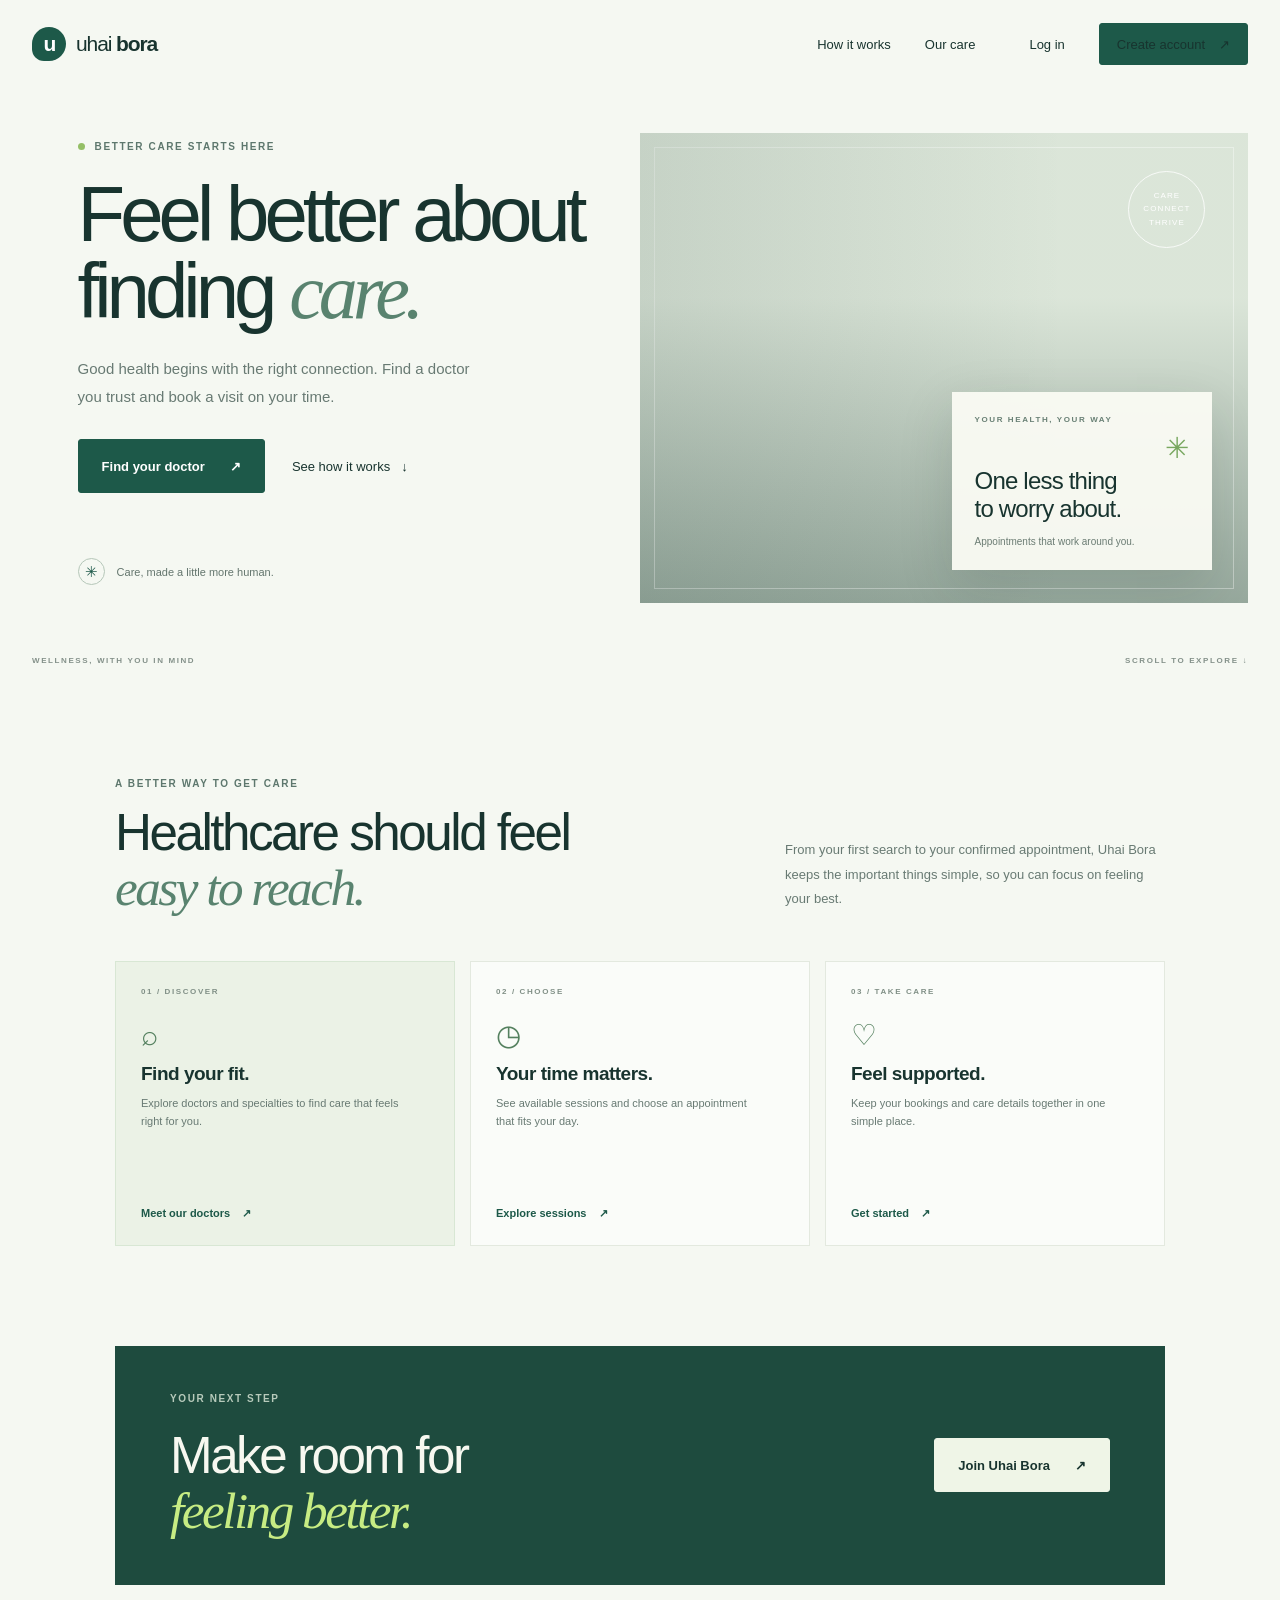
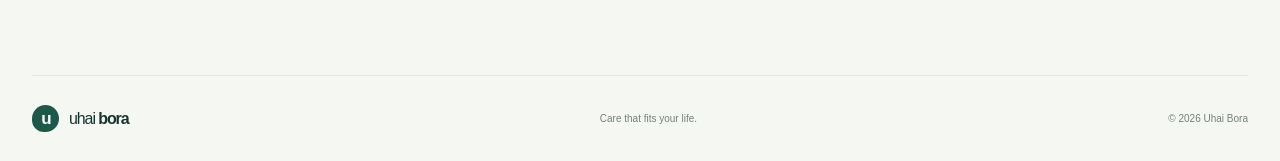
==== index.html @ 0ac3fb70 "Add Uhai Bora HMS application" ====
<!DOCTYPE html>
<html lang="en">
<head>
    <meta charset="UTF-8">
    <meta name="viewport" content="width=device-width, initial-scale=1">
    <meta name="theme-color" content="#f5f8f6">
    <meta name="description" content="Uhai Bora makes it easier to find trusted doctors and book appointments that fit your life.">
    <title>Uhai Bora | Care that fits your life</title>
    <link rel="stylesheet" href="css/animations.css">
    <link rel="stylesheet" href="css/main.css">
    <link rel="stylesheet" href="css/index.css">
    <script src="js/landing.js" defer></script>
</head>
<body class="landing-page">
    <header class="site-header">
        <a class="brand" href="#home" aria-label="Uhai Bora home">
            <span class="brand-mark" aria-hidden="true">u</span>
            <span>uhai <strong>bora</strong></span>
        </a>
        <button class="menu-toggle" type="button" aria-expanded="false" aria-controls="site-nav">
            <span class="sr-only">Toggle navigation</span>
            <span></span><span></span><span></span>
        </button>
        <nav class="site-nav" id="site-nav" aria-label="Main navigation">
            <a href="#how-it-works">How it works</a>
            <a href="#care">Our care</a>
            <a class="nav-login" href="login.php">Log in</a>
            <a class="button button-small" href="signup.php">Create account <span aria-hidden="true">↗</span></a>
        </nav>
    </header>

    <main id="home">
        <section class="hero">
            <div class="hero-copy">
                <p class="eyebrow"><span class="eyebrow-dot"></span> BETTER CARE STARTS HERE</p>
                <h1>Feel better about<br>finding <em>care.</em></h1>
                <p class="hero-description">Good health begins with the right connection. Find a doctor you trust and book a visit on your time.</p>
                <div class="hero-actions">
                    <a class="button" href="login.php">Find your doctor <span aria-hidden="true">↗</span></a>
                    <a class="text-link" href="#how-it-works">See how it works <span aria-hidden="true">↓</span></a>
                </div>
                <div class="hero-note">
                    <span class="note-icon" aria-hidden="true">✳</span>
                    <span>Care, made a little more human.</span>
                </div>
            </div>
            <div class="hero-art" role="img" aria-label="A calm, welcoming space for your next visit">
                <div class="hero-card">
                    <span class="card-kicker">YOUR HEALTH, YOUR WAY</span>
                    <span class="card-icon" aria-hidden="true">✳</span>
                    <strong>One less thing<br>to worry about.</strong>
                    <span class="card-caption">Appointments that work around you.</span>
                </div>
                <div class="hero-stamp" aria-hidden="true"><span>CARE</span><span>CONNECT</span><span>THRIVE</span></div>
            </div>
            <div class="hero-bottom">
                <span>WELLNESS, WITH YOU IN MIND</span>
                <a href="#how-it-works" aria-label="Scroll to how it works">SCROLL TO EXPLORE <span aria-hidden="true">↓</span></a>
            </div>
        </section>

        <section class="intro-section" id="how-it-works">
            <div class="section-heading">
                <p class="eyebrow">A BETTER WAY TO GET CARE</p>
                <h2>Healthcare should feel<br><em>easy to reach.</em></h2>
            </div>
            <p class="intro-copy">From your first search to your confirmed appointment, Uhai Bora keeps the important things simple, so you can focus on feeling your best.</p>
        </section>

        <section class="care-section" id="care" aria-label="How Uhai Bora helps">
            <article class="care-card care-card-primary">
                <span class="care-number">01 / DISCOVER</span>
                <span class="care-icon" aria-hidden="true">⌕</span>
                <h3>Find your fit.</h3>
                <p>Explore doctors and specialties to find care that feels right for you.</p>
                <a href="login.php" class="care-link">Meet our doctors <span aria-hidden="true">↗</span></a>
            </article>
            <article class="care-card">
                <span class="care-number">02 / CHOOSE</span>
                <span class="care-icon" aria-hidden="true">◷</span>
                <h3>Your time matters.</h3>
                <p>See available sessions and choose an appointment that fits your day.</p>
                <a href="login.php" class="care-link">Explore sessions <span aria-hidden="true">↗</span></a>
            </article>
            <article class="care-card">
                <span class="care-number">03 / TAKE CARE</span>
                <span class="care-icon" aria-hidden="true">♡</span>
                <h3>Feel supported.</h3>
                <p>Keep your bookings and care details together in one simple place.</p>
                <a href="signup.php" class="care-link">Get started <span aria-hidden="true">↗</span></a>
            </article>
        </section>

        <section class="cta-section">
            <div>
                <p class="eyebrow">YOUR NEXT STEP</p>
                <h2>Make room for<br><em>feeling better.</em></h2>
            </div>
            <a class="button button-light" href="signup.php">Join Uhai Bora <span aria-hidden="true">↗</span></a>
        </section>
    </main>

    <footer class="site-footer">
        <a class="brand brand-footer" href="#home"><span class="brand-mark" aria-hidden="true">u</span><span>uhai <strong>bora</strong></span></a>
        <p>Care that fits your life.</p>
        <span>© <span data-current-year></span> Uhai Bora</span>
    </footer>
</body>
</html>
---- css/main.css ----
@import url('font-inter.css');
:root {
  --primarycolor: #0A76D8;
  --primarycolorhover: #006dd3;
  --btnice:#D8EBFA;
  --btnnicetext:#1b62b3;
}

body{
    margin: 0;
    padding: 0;
    border-spacing: 0;
    font-family: 'Inter', sans-serif;
    
}

*, ::after, ::before{
    box-sizing: border-box;
}


/*------custom-scroll-bar - from w3schools.com------------------*/
/* width */
::-webkit-scrollbar {
    width: 5px;
  }
  
  /* Track */
  ::-webkit-scrollbar-track {
    background: #f1f1f1; 
  }
   
  /* Handle */
  ::-webkit-scrollbar-thumb {
    background: #888; 
    border-radius: 12px;
  }
  
  /* Handle on hover */
  ::-webkit-scrollbar-thumb:hover {
    background: #555; 
  }





.input-text{
    border-radius: 4px;
    border: 0.5px solid rgb(226, 226, 226);
    padding: 10px;
    width: 92%;
    transition: 0.2s;
    outline: none;
}

.input-text{
    border: 1px solid #e9ecef;
    font-size: 14px;
    line-height: 26px;
    background-color: #fff;
    display: block;
    width: 100%;
    padding: .375rem .75rem;
    font-weight: 300;
    line-height: 1.5;
    color: #212529;
    background-color: #fff;
    background-clip: padding-box;
    -webkit-appearance: none;
    -moz-appearance: none;
    appearance: none;
    border-radius: .25rem;
    transition: border-color .15s ease-in-out,box-shadow .15s ease-in-out;
}

.input-text:hover{
    background-color: rgb(250, 250, 250);
    transition: 0.2s;
    outline: none;
}

.input-text:focus{
    border: 1px solid rgb(10,118,216);
    transition: 0.2s;
}

.input-text::placeholder{
    font-family: 'Inter', sans-serif;
}



/* -----------Buttons---------------*/
.btn{
    cursor: pointer;
    padding: 8px 20px;
    outline: none;
    text-decoration: none;
    font-size: 15px;
    letter-spacing: 0.5px;
    transition: all 0.3s;
    border-radius: 5px;
    font-family: 'Inter', sans-serif;
}


.btn:hover{
    background-color: var(--primarycolorhover);
    box-shadow: none;
    transition: all 0.5s;
    font-family: 'Inter', sans-serif;

}


.btn-primary{
    background-color: var(--primarycolor) ;
    border: 1px solid var(--primarycolor) ;
    color: #fff ;
    box-shadow: 0 3px 5px 0 rgba(57,108,240,0.3);
}

.btn-primary-soft{
    background-color: #D8EBFA ;
    /*border: 1px solid rgba(57,108,240,0.1) ;*/    color: #1969AA;
    font-weight: 500;
    font-size: 16px;
    border: none;
    /*box-shadow: 0 3px 5px 0 rgba(57,108,240,0.3)*/
}


.btn-primary-soft:hover{
    background-color: var(--primarycolor) ;
    /*border: 1px solid rgba(57,108,240,0.1) ;*/
    color: #fff ;
    box-shadow: 0 3px 5px 0 rgba(57,108,240,0.3);
}


.btn-in-text{
    font-size: 15px;
    letter-spacing: 0.5px;
}

.non-style-link:link, .non-style-link:visited, .non-style-link:hover, .non-style-link:active{
    text-decoration: none;
    color: rgb(43, 43, 43);
}




.btn-label{
    margin-left: 10px;
    padding: 12px 12px;
    outline: none;
    text-decoration: none;
    font-size: 15px;
    letter-spacing: 0.5px;
    transition: all 0.3s;
    border-radius: 5px;
    background-color: #f0f0f073;
    border: 1px solid rgba(57,108,240,0.1) ;
    font-family: 'Inter', sans-serif;
}


.sub-table{
    border: 1px solid #ebebeb;
    border-radius: 8px;
    
}

.filter-container{
  width: 92.5%;
  border: 1px solid #ebebeb;
  border-radius: 8px;
  margin-bottom: 20px;
  border-spacing: 0;
  padding: 0;
}

.filter-container-items{
  margin-top: 7.5px;
  margin-left: 20px;


}
.table-headin{
    font-size: 16px;
    font-weight: 500;
    padding: 10px;
    border-bottom: 3px solid var(--primarycolor);
}

.abc{
  width: 100%;
  height: 550px;
  overflow: auto;
}





        
.overlay {
    position: fixed;
    top: 0;
    bottom: 0;
    left: 0;
    right: 0;
    background: rgba(0, 0, 0, 0.7);
    transition: opacity 500ms;
    opacity: 1;
  }
  .overlay:target {
    visibility: visible;
    opacity: 1;
    
  }
  
  .popup {
    margin: 70px auto;
    padding: 20px;
    background: #fff;
    border-radius: 5px;
    width: 50%;
    position: relative;
    transition: all 5s ease-in-out;
  }
  
  .popup h2 {
    margin-top: 0;
    color: #333;
  }
  .popup .close {
    position: absolute;
    top: 20px;
    right: 30px;
    transition: all 200ms;
    font-size: 30px;
    font-weight: bold;
    text-decoration: none;
    color: #333;
  }
  .popup .close:hover {
    color: var(--primarycolorhover);
  }
  .popup .content {
    max-height: 30%;
    overflow: auto;
  }
  
  @media screen and (max-width: 700px){
    .box{
      width: 70%;
    }
    .popup{
      width: 70%;
    }
  }


input[type=search] {
    background-image: url('../img/search.svg');
    background-position: 10px 50%;
    background-repeat: no-repeat;
    transition: 0.5s;
    padding: 8px 20px 8px 40px;
}

input[type=search]:focus {
    transition: 0.5s;
}

.box {
  width: 120px;
  height: 30px;
  border: 1px solid #e9ecef;
  font-size: 14px;
  color: #212529;
  background-color: #fff;
  line-height: 26px;
  font-weight: 300;
  border-radius: .25rem;
  padding: .375rem .75rem;
  line-height: 1.5;
  width: 100%;
  background-clip: padding-box;
  transition: border-color .15s ease-in-out,box-shadow .15s ease-in-out;
}



.btn-primary-gray{
  background-color: #fff;
  border: 2px solid #c9cbce9f;
  color: #212529d0;
  box-shadow: 0 3px 5px 0 rgba(95, 95, 97, 0.3);
}



.btn-primary-gray:hover{
  background-color: #5185ffa9;
  box-shadow: 0 3px 5px 0 rgba(95, 95, 97, 0.3);
}



.button-icon{
  
  background-position: 10px 50%;
  background-repeat: no-repeat;
  transition: 0.5s;
  padding: 8px 20px 8px 40px;
}



.menu-btn{
  padding:6px;
  color: #3b3b3b;
  background-position: 30% 50%;
  background-repeat: no-repeat;
  transition: 0.5s;
  
}

.menu-text{
  padding-left: 40%;
  font-weight: 500;
  font-size: 16px;
  
}


.menu-active{
  color: var(--primarycolor);
  border-right: 7px solid var(--primarycolor);
  background-color: var();
}

.menu-btn:hover{
  background-color: var(--btnice);
  color: var(--primarycolor);
}

.non-style-link-menu:link, .non-style-link-menu:visited,  .non-style-link-menu:active{
  text-decoration: none;
  color: #3b3b3b;
}
.non-style-link-menu:hover{
  text-decoration: none;
  color: var(--primarycolor);
}

.non-style-link-menu-active:link, .non-style-link-menu-active:visited,  .non-style-link-menu-active:active{
  text-decoration: none;
  color: var(--primarycolor);
}



.menu-icon-dashbord{
  background-image: url('../img/icons/dashboard.svg');
}


.menu-icon-doctor{
  background-image: url('../img/icons/doctors.svg');
}
.menu-icon-schedule{
  background-image: url('../img/icons/schedule.svg');
}
.menu-icon-appoinment{
  background-image: url('../img/icons/book.svg');
}
.menu-icon-patient{
  background-image: url('../img/icons/patients.svg');
}
.menu-icon-settings{
  background-image: url('../img/icons/settings.svg');
}

.menu-icon-session{
  background-image: url('../img/icons/session.svg');
}
.menu-icon-home{
  background-image: url('../img/icons/home.svg');
}



.menu-icon-dashbord:hover,.menu-icon-dashbord-active{
  color: var(--primarycolor);

  background-image: url('../img/icons/dashboard-hover.svg');
}


.menu-icon-doctor:hover,.menu-icon-doctor-active{
  color: var(--primarycolor);
  background-image: url('../img/icons/doctors-hover.svg');
}
.menu-icon-schedule:hover,.menu-icon-schedule-active{
  color: var(--primarycolor);
  
  background-image: url('../img/icons/schedule-hover.svg');
}
.menu-icon-appoinment:hover,.menu-icon-appoinment-active{
  color: var(--primarycolor);
  
  background-image: url('../img/icons/book-hover.svg');
}
.menu-icon-patient:hover,.menu-icon-patient-active{
  color: var(--primarycolor);
  
  background-image: url('../img/icons/patients-hover.svg');
}

.menu-icon-settings:hover,.menu-icon-settings-active{
  color: var(--primarycolor);
  
  background-image: url('../img/icons/settings-iceblue.svg');
}

.menu-icon-session:hover,.menu-icon-session-active{
  color: var(--primarycolor);
  
  background-image: url('../img/icons/session-iceblue.svg');
}
.menu-icon-home:hover,.menu-icon-home-active{
  color: var(--primarycolor);
  
  background-image: url('../img/icons/home-iceblue.svg');
}





.btn-icon-back{
  background-image: url('../img/icons/back-iceblue.svg');
  background-position: 18px 50%;
  background-repeat: no-repeat;
  transition: 0.5s;
  padding: 8px 20px 8px 40px;
}

.btn-icon-back:hover{
  background-image: url('../img/icons/back-white.svg');
}


.btn-edit{
  background-image: url('../img/icons/edit-iceblue.svg');
}
.btn-edit:hover{
  background-image: url('../img/icons/edit-white.svg');
}

.btn-view{
  background-image: url('../img/icons/view-iceblue.svg');
}
.btn-view:hover{
  background-image: url('../img/icons/view-white.svg');
}

.btn-delete{
  background-image: url('../img/icons/delete-iceblue.svg');
}
.btn-delete:hover{
  background-image: url('../img/icons/delete-white.svg');
}

.btn-filter{
  background-image: url('../img/icons/filter-iceblue.svg');
  background-position: 15px 50%;
}
.btn-filter:hover{
  background-image: url('../img/icons/filter-white.svg');
}




.dashboard-items{
  
  border: 2px solid #c9cbce9f;
  border-radius: 7px;
  color: var(--primarycolor);
  /*background-color: #d8ebfa25 ;*/
  /*box-shadow: 0 3px 5px 0 rgba(95, 95, 97, 0.3);*/
}


.h1-dashboard{
  margin: 0;
  padding: 0;
  font-size: 25px;
  font-weight: 600;
  line-height: 0;
  padding-top: 20px;
}

.h3-dashboard{
  margin: 0;
  padding: 0;
  font-size: 20px;
  font-weight: 500;
  color: #212529e3;
}

.dashboard-icons{
  background-color: rgba(184, 184, 184, 0.247);
  padding-top: 30px;
  padding-bottom: 30px;
  border-radius: 7px;
  margin-left: 40px;
  margin-right: 0px;
  
}
.dashboard-icons-setting{
  background-color: rgba(184, 184, 184, 0.247);
  padding-top: 30px;
  padding-bottom: 30px;
  border-radius: 7px;
  margin-left: 5px;
  margin-right: 20px;
  
}

.setting-tabs:hover{
  background-color: #d6d6d657;
}


.doctor-header{
  background-image: url(../img/b8.jpg);
  color: rgba(0, 0, 0, 0.87);
  background-size: 100%;
  background-repeat: no-repeat;
  padding: 20px;
  padding-left: 35px;
}

.patient-header{
  background-image: url(../img/b3.jpg);
}

.search-items{
  padding:20px;
  margin:10px;
  width:95%;
  display: flex;
  padding-left:0;
  padding-left: 30px;
  box-sizing: border-box;
  line-height: 1.5;
  box-shadow: 0 3px 5px 0 rgba(95, 95, 97, 0.068);
}


.h1-search{
  margin: 0;
  padding: 0;
  font-size: 23px;
  font-weight: 600;
  padding-top: 20px;
  padding-bottom: 10px;
}

.h3-search{
  margin: 0;
  padding: 0;
  font-size: 15px;
  font-weight: 500;
  color: #212529e3;
  
}

.h4-search{
  margin: 0;
  padding: 0;
  font-size: 13px;
  font-weight: 400;
  color: #212529e3;
}

.btn-book{
  background-image: url('../img/icons/book-balck.svg');
  background-position: 68% 50%;
  background-repeat: no-repeat;
  transition: 0.5s;
}
---- css/index.css ----
:root {
    --ink: #18342f;
    --muted: #687a73;
    --green: #1d5949;
    --lime: #c7ec83;
    --cream: #f5f8f2;
}

html {
    scroll-behavior: smooth;
}

.landing-page {
    color: var(--ink);
    background: var(--cream);
}

.site-header {
    width: min(1240px, calc(100% - 64px));
    min-height: 88px;
    margin: auto;
    display: flex;
    align-items: center;
    justify-content: space-between;
}

.brand {
    display: inline-flex;
    align-items: center;
    gap: 10px;
    color: var(--ink);
    font-size: 21px;
    font-weight: 500;
    letter-spacing: -1.1px;
    text-decoration: none;
}

.brand strong {
    font-weight: 750;
}

.brand-mark {
    display: grid;
    width: 34px;
    height: 34px;
    place-items: center;
    border-radius: 50% 50% 50% 12px;
    color: #fff;
    background: var(--green);
    font-size: 21px;
    font-weight: 600;
    letter-spacing: -2px;
}

.site-nav {
    display: flex;
    align-items: center;
    gap: 34px;
}

.site-nav a,
.text-link {
    color: var(--ink);
    font-size: 13px;
    font-weight: 500;
    text-decoration: none;
    transition: color .2s ease;
}

.site-nav a:hover,
.text-link:hover {
    color: #438b60;
}

.site-nav .nav-login {
    margin-left: 20px;
}

.button {
    display: inline-flex;
    min-height: 54px;
    align-items: center;
    justify-content: center;
    gap: 25px;
    padding: 0 23px;
    border: 1px solid var(--green);
    border-radius: 3px;
    color: #fff;
    background: var(--green);
    font-size: 13px;
    font-weight: 600;
    text-decoration: none;
    transition: transform .2s ease, background-color .2s ease;
}

.button:hover {
    transform: translateY(-2px);
    background: #144638;
}

.button-small {
    min-height: 42px;
    gap: 14px;
    padding: 0 17px;
}

.hero {
    position: relative;
    display: grid;
    width: min(1240px, calc(100% - 64px));
    min-height: 600px;
    grid-template-columns: 1fr 1fr;
    align-items: center;
    margin: 0 auto;
    padding: 42px 0 82px;
}

.hero-copy {
    position: relative;
    z-index: 1;
    padding: 10px 0 20px 7.5%;
}

.eyebrow,
.hero-bottom,
.care-number,
.card-kicker {
    font-size: 10px;
    font-weight: 650;
    letter-spacing: 1.6px;
}

.eyebrow {
    display: flex;
    align-items: center;
    gap: 10px;
    margin: 0 0 24px;
    color: #5d776d;
}

.eyebrow-dot {
    width: 7px;
    height: 7px;
    border-radius: 50%;
    background: #94bf66;
}

.hero h1,
.section-heading h2,
.cta-section h2 {
    margin: 0;
    font-size: clamp(48px, 6.2vw, 78px);
    font-weight: 500;
    letter-spacing: -5px;
    line-height: .99;
}

.hero h1 em,
.section-heading h2 em,
.cta-section h2 em {
    color: #59836f;
    font-family: Georgia, serif;
    font-weight: 400;
}

.hero-description {
    max-width: 410px;
    margin: 25px 0 29px;
    color: var(--muted);
    font-size: 15px;
    line-height: 1.85;
}

.hero-actions {
    display: flex;
    align-items: center;
    gap: 27px;
}

.text-link {
    display: inline-flex;
    gap: 11px;
    align-items: center;
}

.hero-note {
    display: flex;
    align-items: center;
    gap: 12px;
    margin-top: 65px;
    color: #63756d;
    font-size: 11px;
}

.note-icon {
    display: grid;
    width: 27px;
    height: 27px;
    place-items: center;
    border: 1px solid #b5c7b9;
    border-radius: 50%;
    color: var(--green);
    font-size: 15px;
}

.hero-art {
    position: relative;
    min-height: 470px;
    overflow: hidden;
    background:
        linear-gradient(180deg, rgba(16, 49, 40, .02) 35%, rgba(16, 49, 40, .35)),
        url("../img/bg01.jpg") center 42% / cover,
        #dfe9dc;
}

.hero-art::before,
.hero-art::after {
    position: absolute;
    content: "";
    pointer-events: none;
}

.hero-art::before {
    inset: 14px;
    border: 1px solid rgba(255, 255, 255, .36);
}

.hero-art::after {
    top: 0;
    left: 0;
    width: 70%;
    height: 100%;
    background: linear-gradient(90deg, rgba(13, 43, 34, .1), transparent);
}

.hero-card {
    position: absolute;
    right: 6%;
    bottom: 7%;
    z-index: 1;
    display: flex;
    width: min(260px, 72%);
    flex-direction: column;
    padding: 23px;
    color: var(--ink);
    background: rgba(250, 251, 244, .95);
    box-shadow: 0 18px 50px rgba(17, 42, 34, .15);
}

.card-kicker {
    color: #698075;
    font-size: 8px;
}

.card-icon {
    align-self: flex-end;
    margin: 7px 0 2px;
    color: #78a75f;
    font-size: 29px;
}

.hero-card strong {
    font-size: 24px;
    font-weight: 500;
    letter-spacing: -.8px;
    line-height: 1.15;
}

.card-caption {
    margin-top: 14px;
    color: #6b7c73;
    font-size: 10px;
}

.hero-stamp {
    position: absolute;
    top: 8%;
    right: 7%;
    z-index: 1;
    display: flex;
    width: 77px;
    height: 77px;
    flex-direction: column;
    align-items: center;
    justify-content: center;
    border: 1px solid rgba(255, 255, 255, .8);
    border-radius: 50%;
    color: #fff;
    font-size: 8px;
    letter-spacing: 1.1px;
    line-height: 1.7;
}

.hero-bottom {
    position: absolute;
    right: 0;
    bottom: 23px;
    left: 0;
    display: flex;
    justify-content: space-between;
    color: #84918a;
    font-size: 8px;
}

.hero-bottom a {
    color: inherit;
    text-decoration: none;
}

.intro-section {
    display: flex;
    width: min(1050px, calc(100% - 64px));
    align-items: flex-end;
    justify-content: space-between;
    gap: 40px;
    margin: 90px auto 45px;
}

.section-heading .eyebrow {
    margin-bottom: 16px;
}

.section-heading h2,
.cta-section h2 {
    font-size: clamp(36px, 4vw, 52px);
    letter-spacing: -2.5px;
    line-height: 1.08;
}

.intro-copy {
    max-width: 380px;
    margin: 0 0 5px;
    color: var(--muted);
    font-size: 13px;
    line-height: 1.85;
}

.care-section {
    display: grid;
    width: min(1050px, calc(100% - 64px));
    grid-template-columns: repeat(3, 1fr);
    gap: 15px;
    margin: 0 auto 100px;
}

.care-card {
    display: flex;
    min-height: 285px;
    flex-direction: column;
    align-items: flex-start;
    padding: 25px;
    border: 1px solid #e3e9df;
    background: rgba(255, 255, 255, .58);
}

.care-card-primary {
    border-color: #d8e7d4;
    background: #ebf2e6;
}

.care-number {
    color: #819087;
    font-size: 8px;
}

.care-icon {
    margin: 25px 0 13px;
    color: #54805f;
    font-size: 29px;
    line-height: 1;
}

.care-card h3 {
    margin: 0 0 9px;
    font-size: 19px;
    font-weight: 550;
    letter-spacing: -.5px;
}

.care-card p {
    max-width: 260px;
    margin: 0;
    color: var(--muted);
    font-size: 11px;
    line-height: 1.7;
}

.care-link {
    display: inline-flex;
    gap: 12px;
    align-items: center;
    margin-top: auto;
    padding-top: 23px;
    color: var(--green);
    font-size: 11px;
    font-weight: 600;
    text-decoration: none;
}

.cta-section {
    display: flex;
    width: min(1050px, calc(100% - 64px));
    align-items: center;
    justify-content: space-between;
    margin: 0 auto 90px;
    padding: 47px 55px;
    color: #f7f8f0;
    background: #1e4b3e;
}

.cta-section .eyebrow {
    color: #b7cabb;
}

.cta-section h2 em {
    color: #c7ec83;
}

.button-light {
    border-color: #eff5e7;
    color: var(--ink);
    background: #eff5e7;
}

.button-light:hover {
    color: var(--ink);
    background: #dbe9ce;
}

.site-footer {
    display: flex;
    width: min(1240px, calc(100% - 64px));
    min-height: 86px;
    align-items: center;
    justify-content: space-between;
    margin: auto;
    border-top: 1px solid #e1e8df;
    color: #748078;
    font-size: 10px;
}

.brand-footer {
    font-size: 16px;
}

.brand-footer .brand-mark {
    width: 27px;
    height: 27px;
    font-size: 17px;
}

.menu-toggle,
.sr-only {
    display: none;
}

@media (max-width: 760px) {
    .site-header,
    .hero,
    .intro-section,
    .care-section,
    .cta-section,
    .site-footer {
        width: min(100% - 36px, 560px);
    }

    .site-header {
        min-height: 72px;
    }

    .menu-toggle {
        display: flex;
        width: 42px;
        height: 42px;
        flex-direction: column;
        align-items: center;
        justify-content: center;
        gap: 5px;
        border: 1px solid #dce5d9;
        border-radius: 50%;
        background: transparent;
    }

    .menu-toggle span:not(.sr-only) {
        width: 16px;
        height: 1.5px;
        background: var(--ink);
    }

    .sr-only {
        position: absolute;
        width: 1px;
        height: 1px;
        overflow: hidden;
        clip: rect(0, 0, 0, 0);
        white-space: nowrap;
        clip-path: inset(50%);
    }

    .site-nav {
        position: absolute;
        top: 62px;
        right: 18px;
        left: 18px;
        z-index: 5;
        display: none;
        align-items: stretch;
        gap: 0;
        padding: 12px;
        border: 1px solid #e1e8df;
        background: var(--cream);
        box-shadow: 0 16px 30px rgba(24, 52, 47, .1);
    }

    .site-nav.is-open {
        display: flex;
        flex-direction: column;
    }

    .site-nav a {
        padding: 13px;
    }

    .site-nav .nav-login {
        margin: 0;
    }

    .site-nav .button-small {
        margin: 5px 0 0;
    }

    .hero {
        min-height: unset;
        grid-template-columns: 1fr;
        gap: 34px;
        padding: 40px 0 65px;
    }

    .hero-copy {
        padding: 0;
    }

    .hero h1 {
        font-size: clamp(50px, 13vw, 72px);
        letter-spacing: -3.8px;
    }

    .hero-note {
        margin-top: 35px;
    }

    .hero-art {
        min-height: 380px;
    }

    .hero-bottom {
        bottom: 22px;
    }

    .intro-section {
        flex-direction: column;
        align-items: flex-start;
        gap: 20px;
        margin: 55px auto 30px;
    }

    .care-section {
        grid-template-columns: 1fr;
        gap: 10px;
        margin-bottom: 60px;
    }

    .care-card {
        min-height: 240px;
    }

    .cta-section {
        flex-direction: column;
        align-items: flex-start;
        gap: 25px;
        margin-bottom: 55px;
        padding: 32px 25px;
    }

    .site-footer {
        flex-wrap: wrap;
        gap: 8px 18px;
        padding: 20px 0;
    }

    .site-footer p {
        display: none;
    }
}

@media (prefers-reduced-motion: reduce) {
    html {
        scroll-behavior: auto;
    }

    *,
    *::before,
    *::after {
        animation-duration: .01ms !important;
        animation-iteration-count: 1 !important;
        transition-duration: .01ms !important;
    }
}
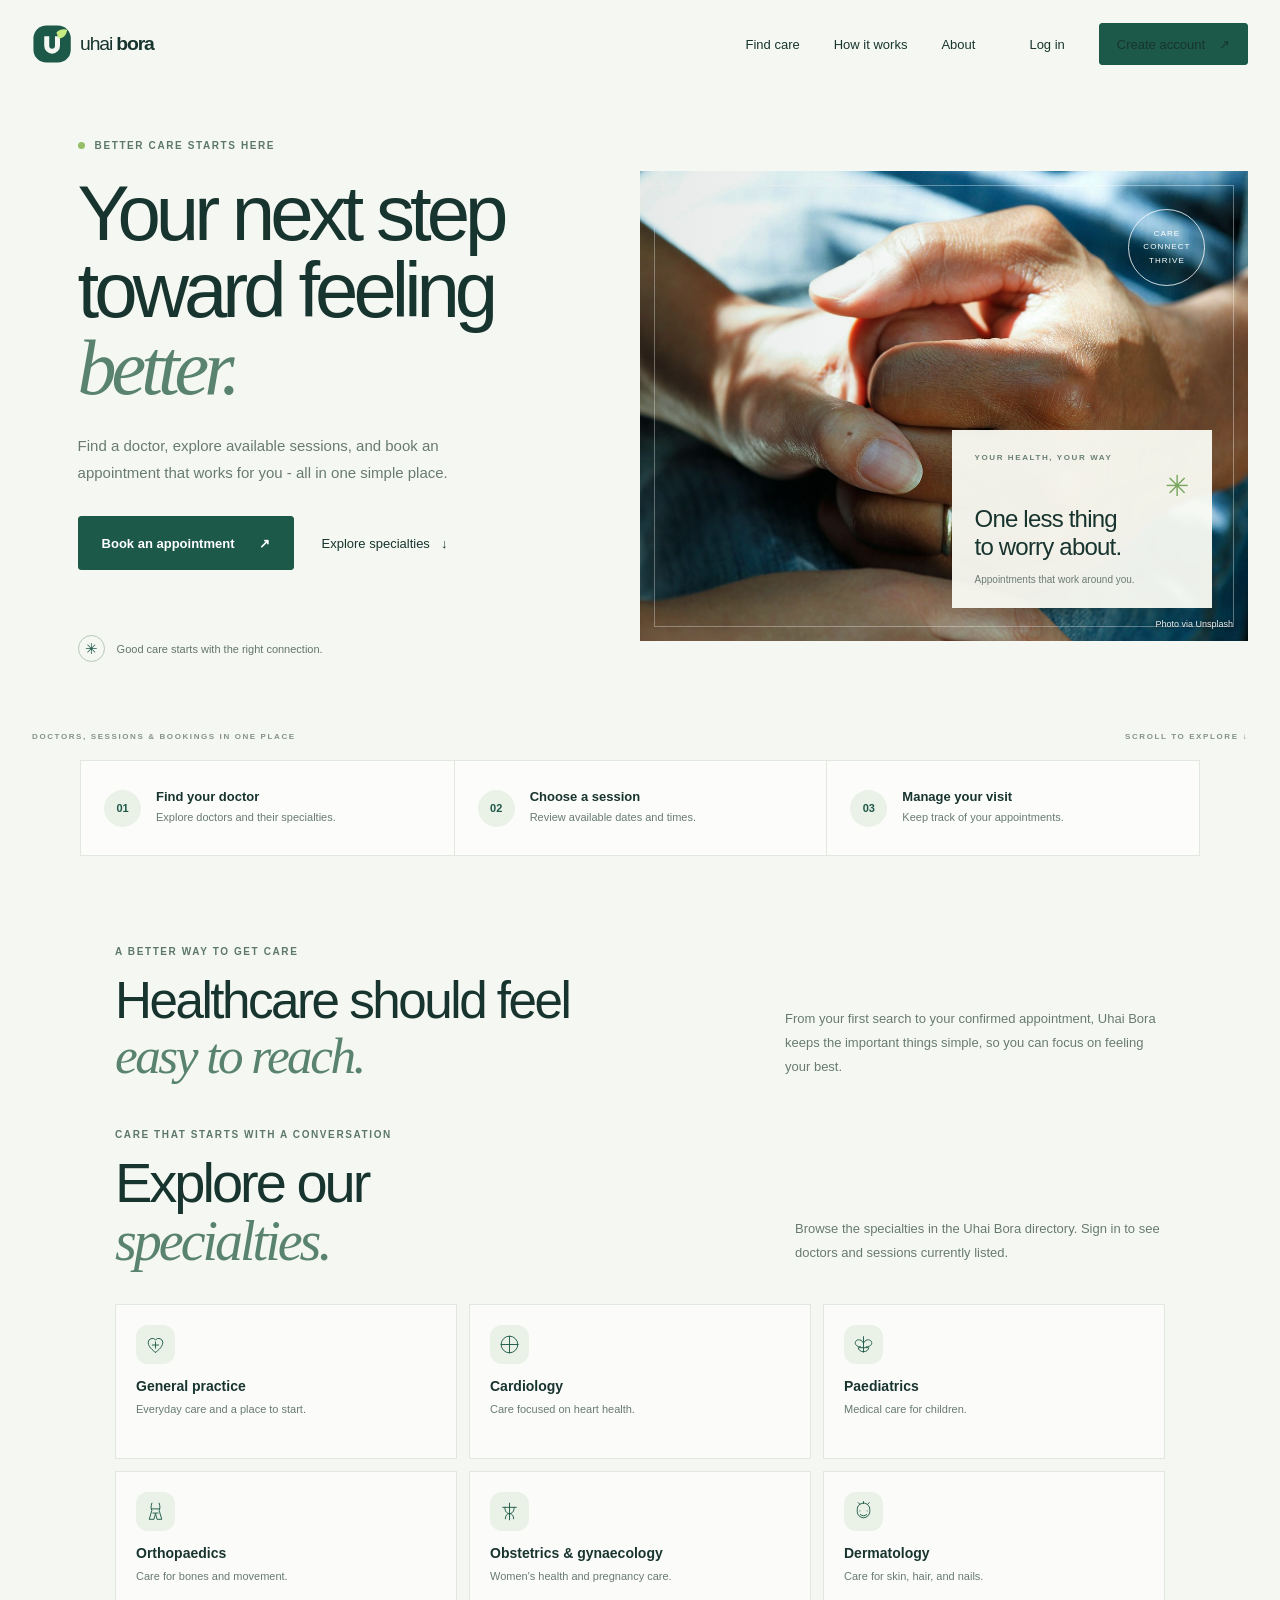
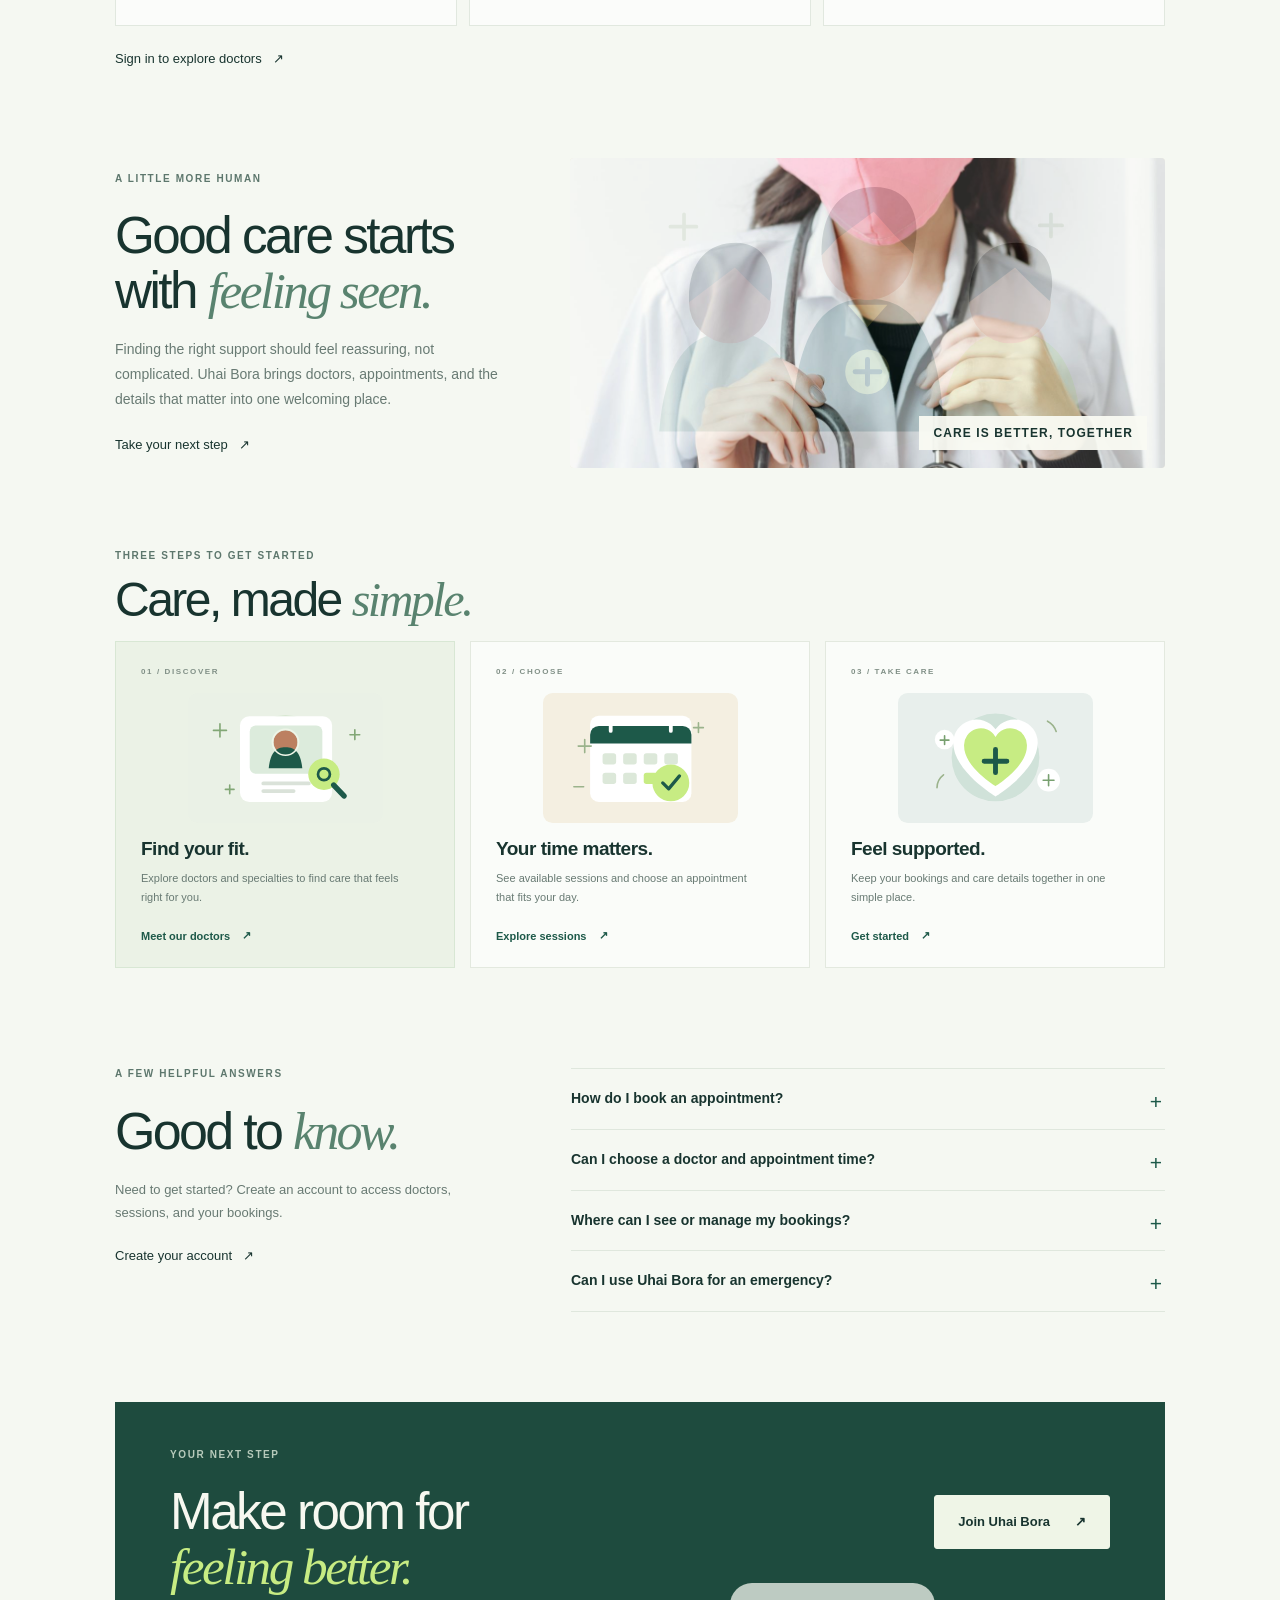
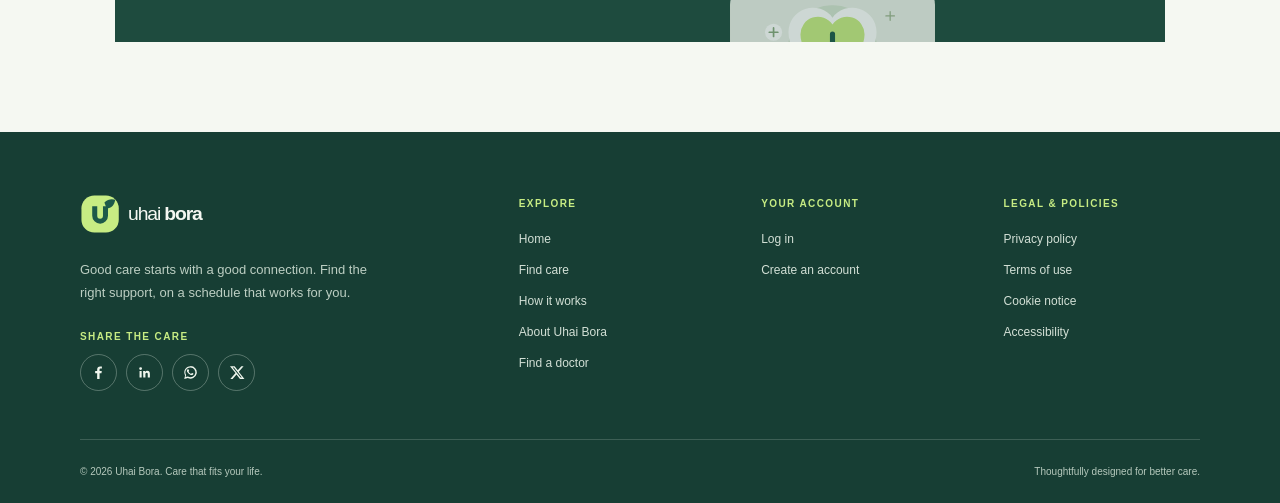
==== commit 51ed4b79: "Upgrade Uhai Bora public site and auth Co-authored-by: Copilot <223556219+Copilot@users.noreply.gith" ====
--- a/index.html
+++ b/index.html
@@ -4,7 +4,7 @@
     <meta charset="UTF-8">
     <meta name="viewport" content="width=device-width, initial-scale=1">
     <meta name="theme-color" content="#f5f8f6">
-    <meta name="description" content="Uhai Bora makes it easier to find trusted doctors and book appointments that fit your life.">
+    <meta name="description" content="Explore listed doctors and specialties, choose an available session, and manage appointments with Uhai Bora.">
     <title>Uhai Bora | Care that fits your life</title>
     <link rel="stylesheet" href="css/animations.css">
     <link rel="stylesheet" href="css/main.css">
@@ -14,16 +14,16 @@
 <body class="landing-page">
     <header class="site-header">
         <a class="brand" href="#home" aria-label="Uhai Bora home">
-            <span class="brand-mark" aria-hidden="true">u</span>
-            <span>uhai <strong>bora</strong></span>
+            <img class="brand-logo" src="assets/brand/uhai-bora.svg" alt="Uhai Bora">
         </a>
         <button class="menu-toggle" type="button" aria-expanded="false" aria-controls="site-nav">
             <span class="sr-only">Toggle navigation</span>
             <span></span><span></span><span></span>
         </button>
         <nav class="site-nav" id="site-nav" aria-label="Main navigation">
-            <a href="#how-it-works">How it works</a>
-            <a href="#care">Our care</a>
+            <a href="services.html">Find care</a>
+            <a href="how-it-works.html">How it works</a>
+            <a href="about.html">About</a>
             <a class="nav-login" href="login.php">Log in</a>
             <a class="button button-small" href="signup.php">Create account <span aria-hidden="true">↗</span></a>
         </nav>
@@ -33,18 +33,22 @@
         <section class="hero">
             <div class="hero-copy">
                 <p class="eyebrow"><span class="eyebrow-dot"></span> BETTER CARE STARTS HERE</p>
-                <h1>Feel better about<br>finding <em>care.</em></h1>
-                <p class="hero-description">Good health begins with the right connection. Find a doctor you trust and book a visit on your time.</p>
+                <h1>Your next step<br>toward feeling <em>better.</em></h1>
+                <p class="hero-description">Find a doctor, explore available sessions, and book an appointment that works for you - all in one simple place.</p>
                 <div class="hero-actions">
-                    <a class="button" href="login.php">Find your doctor <span aria-hidden="true">↗</span></a>
-                    <a class="text-link" href="#how-it-works">See how it works <span aria-hidden="true">↓</span></a>
+                    <a class="button" href="signup.php">Book an appointment <span aria-hidden="true">↗</span></a>
+                    <a class="text-link" href="#specialties">Explore specialties <span aria-hidden="true">↓</span></a>
                 </div>
                 <div class="hero-note">
                     <span class="note-icon" aria-hidden="true">✳</span>
-                    <span>Care, made a little more human.</span>
-                </div>
-            </div>
-            <div class="hero-art" role="img" aria-label="A calm, welcoming space for your next visit">
+                    <span>Good care starts with the right connection.</span>
+                </div>
+            </div>
+            <div class="hero-art">
+                <video class="hero-video" autoplay muted loop playsinline preload="metadata" poster="assets/photos/doctor-consultation.jpg" aria-hidden="true">
+                    <source src="assets/video/uhai-bora-hero.mp4" type="video/mp4">
+                </video>
+                <img class="hero-photo" src="assets/photos/doctor-consultation.jpg" alt="A doctor listening closely to a patient" fetchpriority="high">
                 <div class="hero-card">
                     <span class="card-kicker">YOUR HEALTH, YOUR WAY</span>
                     <span class="card-icon" aria-hidden="true">✳</span>
@@ -52,14 +56,30 @@
                     <span class="card-caption">Appointments that work around you.</span>
                 </div>
                 <div class="hero-stamp" aria-hidden="true"><span>CARE</span><span>CONNECT</span><span>THRIVE</span></div>
+                <a class="hero-photo-credit" href="https://unsplash.com/" target="_blank" rel="noopener noreferrer">Photo via Unsplash</a>
             </div>
             <div class="hero-bottom">
-                <span>WELLNESS, WITH YOU IN MIND</span>
+                <span>DOCTORS, SESSIONS &amp; BOOKINGS IN ONE PLACE</span>
                 <a href="#how-it-works" aria-label="Scroll to how it works">SCROLL TO EXPLORE <span aria-hidden="true">↓</span></a>
             </div>
         </section>
 
-        <section class="intro-section" id="how-it-works">
+        <section class="care-highlights" aria-label="Uhai Bora appointment features">
+            <article>
+                <span class="highlight-icon" aria-hidden="true">01</span>
+                <div><h2>Find your doctor</h2><p>Explore doctors and their specialties.</p></div>
+            </article>
+            <article>
+                <span class="highlight-icon" aria-hidden="true">02</span>
+                <div><h2>Choose a session</h2><p>Review available dates and times.</p></div>
+            </article>
+            <article>
+                <span class="highlight-icon" aria-hidden="true">03</span>
+                <div><h2>Manage your visit</h2><p>Keep track of your appointments.</p></div>
+            </article>
+        </section>
+
+        <section class="intro-section">
             <div class="section-heading">
                 <p class="eyebrow">A BETTER WAY TO GET CARE</p>
                 <h2>Healthcare should feel<br><em>easy to reach.</em></h2>
@@ -67,43 +87,178 @@
             <p class="intro-copy">From your first search to your confirmed appointment, Uhai Bora keeps the important things simple, so you can focus on feeling your best.</p>
         </section>
 
-        <section class="care-section" id="care" aria-label="How Uhai Bora helps">
+        <section class="specialties-section" id="specialties" aria-labelledby="specialties-title">
+            <div class="section-heading">
+                <p class="eyebrow">CARE THAT STARTS WITH A CONVERSATION</p>
+                <h2 id="specialties-title">Explore our<br><em>specialties.</em></h2>
+            </div>
+            <p class="specialties-intro">Browse the specialties in the Uhai Bora directory. Sign in to see doctors and sessions currently listed.</p>
+            <div class="specialty-grid">
+                <article class="specialty-card">
+                    <span class="specialty-symbol" aria-hidden="true"><svg viewBox="0 0 48 48"><path d="M24 39s-14-8.5-14-19a8 8 0 0 1 14-5 8 8 0 0 1 14 5c0 10.5-14 19-14 19Z"/><path d="M24 19v12m-6-6h12"/></svg></span>
+                    <h3>General practice</h3>
+                    <p>Everyday care and a place to start.</p>
+                </article>
+                <article class="specialty-card">
+                    <span class="specialty-symbol" aria-hidden="true"><svg viewBox="0 0 48 48"><path d="M24 8v32M8 24h32"/><circle cx="24" cy="24" r="16"/></svg></span>
+                    <h3>Cardiology</h3>
+                    <p>Care focused on heart health.</p>
+                </article>
+                <article class="specialty-card">
+                    <span class="specialty-symbol" aria-hidden="true"><svg viewBox="0 0 48 48"><path d="M24 9v29m0-16c-2-8-12-9-15-4-3 6 3 11 9 10m6-6c2-8 12-9 15-4 3 6-3 11-9 10m-6 10c-6 0-10-4-10-8h20c0 4-4 8-10 8Z"/></svg></span>
+                    <h3>Paediatrics</h3>
+                    <p>Medical care for children.</p>
+                </article>
+                <article class="specialty-card">
+                    <span class="specialty-symbol" aria-hidden="true"><svg viewBox="0 0 48 48"><path d="M17 8c-2 6-2 10 0 14l-5 17h9l3-11 3 11h9l-5-17c2-4 2-8 0-14"/><path d="M16 19h16m-13 8h10"/></svg></span>
+                    <h3>Orthopaedics</h3>
+                    <p>Care for bones and movement.</p>
+                </article>
+                <article class="specialty-card">
+                    <span class="specialty-symbol" aria-hidden="true"><svg viewBox="0 0 48 48"><path d="M24 8v32M11 16h26M15 16c0 8 4 12 9 12s9-4 9-12M16 38c0-6 3-10 8-10s8 4 8 10"/></svg></span>
+                    <h3>Obstetrics &amp; gynaecology</h3>
+                    <p>Women's health and pregnancy care.</p>
+                </article>
+                <article class="specialty-card">
+                    <span class="specialty-symbol" aria-hidden="true"><svg viewBox="0 0 48 48"><path d="M24 8c-7 0-12 5-12 12v4a12 12 0 0 0 24 0v-4c0-7-5-12-12-12Z"/><path d="M17 23h.1M31 23h.1M18 30c4 3 8 3 12 0M24 8V5m-7 5-3-3m21 0-3 3"/></svg></span>
+                    <h3>Dermatology</h3>
+                    <p>Care for skin, hair, and nails.</p>
+                </article>
+            </div>
+            <a class="text-link specialties-link" href="login.php">Sign in to explore doctors <span aria-hidden="true">↗</span></a>
+        </section>
+
+        <section class="story-section" aria-label="Care that moves with you">
+            <div class="story-copy">
+                <p class="eyebrow">A LITTLE MORE HUMAN</p>
+                <h2>Good care starts<br>with <em>feeling seen.</em></h2>
+                <p>Finding the right support should feel reassuring, not complicated. Uhai Bora brings doctors, appointments, and the details that matter into one welcoming place.</p>
+                <a class="text-link" href="signup.php">Take your next step <span aria-hidden="true">↗</span></a>
+            </div>
+            <div class="story-art">
+                <video class="story-video" autoplay muted loop playsinline preload="metadata" poster="assets/illustrations/community-care.svg" aria-hidden="true">
+                    <source src="assets/video/uhai-bora-community.mp4" type="video/mp4">
+                </video>
+                <img src="assets/photos/care-team.jpg" alt="Healthcare professionals working as a team" loading="lazy">
+                <span>CARE IS BETTER, TOGETHER</span>
+            </div>
+        </section>
+
+        <section class="care-section" id="how-it-works" aria-label="How Uhai Bora helps">
+            <div class="care-steps-heading">
+                <p class="eyebrow">THREE STEPS TO GET STARTED</p>
+                <h2 id="care">Care, made <em>simple.</em></h2>
+            </div>
             <article class="care-card care-card-primary">
                 <span class="care-number">01 / DISCOVER</span>
-                <span class="care-icon" aria-hidden="true">⌕</span>
+                <img class="care-illustration" src="assets/illustrations/discover.svg" alt="" loading="lazy">
                 <h3>Find your fit.</h3>
                 <p>Explore doctors and specialties to find care that feels right for you.</p>
                 <a href="login.php" class="care-link">Meet our doctors <span aria-hidden="true">↗</span></a>
             </article>
             <article class="care-card">
                 <span class="care-number">02 / CHOOSE</span>
-                <span class="care-icon" aria-hidden="true">◷</span>
+                <img class="care-illustration" src="assets/illustrations/booking.svg" alt="" loading="lazy">
                 <h3>Your time matters.</h3>
                 <p>See available sessions and choose an appointment that fits your day.</p>
                 <a href="login.php" class="care-link">Explore sessions <span aria-hidden="true">↗</span></a>
             </article>
             <article class="care-card">
                 <span class="care-number">03 / TAKE CARE</span>
-                <span class="care-icon" aria-hidden="true">♡</span>
+                <img class="care-illustration" src="assets/illustrations/support.svg" alt="" loading="lazy">
                 <h3>Feel supported.</h3>
                 <p>Keep your bookings and care details together in one simple place.</p>
                 <a href="signup.php" class="care-link">Get started <span aria-hidden="true">↗</span></a>
             </article>
+        </section>
+
+        <section class="faq-section" id="faq" aria-labelledby="faq-title">
+            <div class="faq-heading">
+                <p class="eyebrow">A FEW HELPFUL ANSWERS</p>
+                <h2 id="faq-title">Good to <em>know.</em></h2>
+                <p>Need to get started? Create an account to access doctors, sessions, and your bookings.</p>
+                <a class="text-link" href="signup.php">Create your account <span aria-hidden="true">↗</span></a>
+            </div>
+            <div class="faq-list">
+                <details>
+                    <summary>How do I book an appointment?</summary>
+                    <p>Create a patient account or log in, browse the doctors and available sessions, then select a session to make your booking.</p>
+                </details>
+                <details>
+                    <summary>Can I choose a doctor and appointment time?</summary>
+                    <p>You can browse listed doctors and their specialties, then review the sessions currently available in the app.</p>
+                </details>
+                <details>
+                    <summary>Where can I see or manage my bookings?</summary>
+                    <p>Log in to your patient account to view your bookings. The patient area also provides options to manage or reschedule appointments.</p>
+                </details>
+                <details>
+                    <summary>Can I use Uhai Bora for an emergency?</summary>
+                    <p>No. Uhai Bora is an appointment-booking tool, not an emergency service. If you may be experiencing an emergency, contact your local emergency services or go to the nearest emergency department.</p>
+                </details>
+            </div>
         </section>
 
         <section class="cta-section">
             <div>
                 <p class="eyebrow">YOUR NEXT STEP</p>
                 <h2>Make room for<br><em>feeling better.</em></h2>
+                <img class="cta-illustration" src="assets/illustrations/health-first.svg" alt="" loading="lazy">
             </div>
             <a class="button button-light" href="signup.php">Join Uhai Bora <span aria-hidden="true">↗</span></a>
         </section>
     </main>
 
     <footer class="site-footer">
-        <a class="brand brand-footer" href="#home"><span class="brand-mark" aria-hidden="true">u</span><span>uhai <strong>bora</strong></span></a>
-        <p>Care that fits your life.</p>
-        <span>© <span data-current-year></span> Uhai Bora</span>
+        <div class="footer-main">
+            <div class="footer-brand-column">
+                <a class="brand brand-footer" href="#home" aria-label="Uhai Bora home">
+                    <img class="brand-logo" src="assets/brand/uhai-bora-light.svg" alt="Uhai Bora">
+                </a>
+                <p>Good care starts with a good connection. Find the right support, on a schedule that works for you.</p>
+                <div class="footer-social">
+                    <span class="footer-column-title">SHARE THE CARE</span>
+                    <div class="social-links" aria-label="Share Uhai Bora">
+                        <a href="https://www.facebook.com/" data-share="facebook" target="_blank" rel="noopener noreferrer" aria-label="Share Uhai Bora on Facebook">
+                            <svg viewBox="0 0 24 24" aria-hidden="true"><path d="M13.5 21v-8h2.7l.4-3.1h-3.1v-2c0-.9.3-1.5 1.6-1.5h1.7V3.6c-.3 0-1.3-.1-2.5-.1-2.5 0-4.2 1.5-4.2 4.3v2.1H7.3V13h2.8v8z"/></svg>
+                        </a>
+                        <a href="https://www.linkedin.com/" data-share="linkedin" target="_blank" rel="noopener noreferrer" aria-label="Share Uhai Bora on LinkedIn">
+                            <svg viewBox="0 0 24 24" aria-hidden="true"><path d="M6.5 8.5A2 2 0 1 0 6.5 4.5a2 2 0 0 0 0 4M5 10h3v9H5zm5 0h2.9v1.2h.1a3.2 3.2 0 0 1 2.9-1.5c3.1 0 3.7 2 3.7 4.6V19h-3v-4.2c0-1 0-2.4-1.5-2.4s-1.8 1.1-1.8 2.3V19h-3z"/></svg>
+                        </a>
+                        <a href="https://wa.me/" data-share="whatsapp" target="_blank" rel="noopener noreferrer" aria-label="Share Uhai Bora on WhatsApp">
+                            <svg viewBox="0 0 24 24" aria-hidden="true"><path d="M12 3a8.8 8.8 0 0 0-7.6 13.2L3.2 21l5-1.3A8.8 8.8 0 1 0 12 3m0 15.8a7 7 0 0 1-3.6-1l-.3-.2-3 .8.8-2.9-.2-.3A7 7 0 1 1 12 18.8m3.9-5.2c-.2-.1-1.4-.7-1.6-.8s-.4-.1-.5.1-.6.8-.8.9-.3.2-.5.1c-.2-.1-1-.4-1.9-1.2-.7-.6-1.2-1.4-1.3-1.6-.1-.2 0-.3.1-.5l.4-.4.2-.4c.1-.1 0-.3 0-.4l-.7-1.7c-.2-.4-.4-.4-.5-.4h-.5c-.2 0-.4.1-.6.3s-.8.8-.8 1.9.8 2.2.9 2.3c.1.2 1.6 2.5 3.9 3.4.5.2.9.3 1.2.4.5.2 1 .1 1.4.1.4-.1 1.4-.6 1.6-1.1.2-.5.2-1 .1-1.1-.1-.1-.2-.2-.4-.3"/></svg>
+                        </a>
+                        <a href="https://x.com/" data-share="x" target="_blank" rel="noopener noreferrer" aria-label="Share Uhai Bora on X">
+                            <svg viewBox="0 0 24 24" aria-hidden="true"><path d="M18.9 3H22l-6.8 7.8L23.2 21h-6.3L12 14.7 6.5 21H3.3l7.3-8.4L2.8 3h6.5l4.5 5.9zm-1.1 16h1.7L8.3 4.9H6.5z"/></svg>
+                        </a>
+                    </div>
+                </div>
+            </div>
+            <nav class="footer-nav" aria-label="Explore Uhai Bora">
+                <h2 class="footer-column-title">EXPLORE</h2>
+                <a href="#home">Home</a>
+                <a href="services.html">Find care</a>
+                <a href="how-it-works.html">How it works</a>
+                <a href="about.html">About Uhai Bora</a>
+                <a href="login.php">Find a doctor</a>
+            </nav>
+            <nav class="footer-nav" aria-label="Your account">
+                <h2 class="footer-column-title">YOUR ACCOUNT</h2>
+                <a href="login.php">Log in</a>
+                <a href="signup.php">Create an account</a>
+            </nav>
+            <nav class="footer-nav footer-legal-nav" aria-label="Legal and policies">
+                <h2 class="footer-column-title">LEGAL &amp; POLICIES</h2>
+                <a href="privacy.html">Privacy policy</a>
+                <a href="terms.html">Terms of use</a>
+                <a href="cookies.html">Cookie notice</a>
+                <a href="accessibility.html">Accessibility</a>
+            </nav>
+        </div>
+        <div class="footer-bottom">
+            <span>© <span data-current-year></span> Uhai Bora. Care that fits your life.</span>
+            <span>Thoughtfully designed for better care.</span>
+        </div>
     </footer>
 </body>
 </html>
--- a/css/main.css
+++ b/css/main.css
@@ -540,16 +540,19 @@
 
 
 .doctor-header{
-  background-image: url(../img/b8.jpg);
+  background-image: linear-gradient(rgba(245, 248, 242, .38), rgba(245, 248, 242, .38)), url("../assets/illustrations/dashboard-care.svg");
   color: rgba(0, 0, 0, 0.87);
-  background-size: 100%;
+  background-size: cover;
   background-repeat: no-repeat;
+  background-position: center;
   padding: 20px;
   padding-left: 35px;
 }
 
 .patient-header{
-  background-image: url(../img/b3.jpg);
+  background-image: linear-gradient(rgba(245, 248, 242, .36), rgba(245, 248, 242, .36)), url("../assets/illustrations/dashboard-team.svg");
+  background-size: cover;
+  background-position: center;
 }
 
 .search-items{
--- a/css/index.css
+++ b/css/index.css
@@ -4,6 +4,11 @@
     --green: #1d5949;
     --lime: #c7ec83;
     --cream: #f5f8f2;
+    --text-xs: .75rem;
+    --text-sm: .875rem;
+    --text-md: 1rem;
+    --text-lg: 1.25rem;
+    --text-xl: clamp(2rem, 4vw, 3.25rem);
 }
 
 html {
@@ -13,9 +18,12 @@
 .landing-page {
     color: var(--ink);
     background: var(--cream);
+    font-size: var(--text-md);
 }
 
 .site-header {
+    position: relative;
+    z-index: 5;
     width: min(1240px, calc(100% - 64px));
     min-height: 88px;
     margin: auto;
@@ -35,21 +43,10 @@
     text-decoration: none;
 }
 
-.brand strong {
-    font-weight: 750;
-}
-
-.brand-mark {
-    display: grid;
-    width: 34px;
-    height: 34px;
-    place-items: center;
-    border-radius: 50% 50% 50% 12px;
-    color: #fff;
-    background: var(--green);
-    font-size: 21px;
-    font-weight: 600;
-    letter-spacing: -2px;
+.brand-logo {
+    display: block;
+    width: 178px;
+    height: auto;
 }
 
 .site-nav {
@@ -207,10 +204,43 @@
     position: relative;
     min-height: 470px;
     overflow: hidden;
-    background:
-        linear-gradient(180deg, rgba(16, 49, 40, .02) 35%, rgba(16, 49, 40, .35)),
-        url("../img/bg01.jpg") center 42% / cover,
-        #dfe9dc;
+    isolation: isolate;
+    background: #dfe9dc;
+}
+
+.hero-photo,
+.hero-video {
+    position: absolute;
+    inset: 0;
+    width: 100%;
+    height: 100%;
+    object-fit: cover;
+}
+
+.hero-photo {
+    z-index: 0;
+}
+
+.hero-video {
+    z-index: 1;
+    opacity: .24;
+    mix-blend-mode: multiply;
+}
+
+.hero-photo-credit {
+    position: absolute;
+    right: 15px;
+    bottom: 12px;
+    z-index: 3;
+    color: rgba(255, 255, 255, .9);
+    font-size: 9px;
+    text-decoration: none;
+    text-shadow: 0 1px 4px rgba(0, 0, 0, .65);
+}
+
+.hero-art::before,
+.hero-art::after {
+    z-index: 2;
 }
 
 .hero-art::before,
@@ -237,7 +267,7 @@
     position: absolute;
     right: 6%;
     bottom: 7%;
-    z-index: 1;
+    z-index: 3;
     display: flex;
     width: min(260px, 72%);
     flex-direction: column;
@@ -272,11 +302,78 @@
     font-size: 10px;
 }
 
+.story-section {
+    display: grid;
+    width: min(1050px, calc(100% - 64px));
+    grid-template-columns: .8fr 1.2fr;
+    align-items: center;
+    gap: 58px;
+    margin: 0 auto 82px;
+}
+
+.story-copy h2 {
+    margin: 0;
+    font-size: var(--text-xl);
+    font-weight: 500;
+    letter-spacing: -2.5px;
+    line-height: 1.08;
+}
+
+.story-copy h2 em {
+    color: #59836f;
+    font-family: Georgia, serif;
+    font-weight: 400;
+}
+
+.story-copy > p:not(.eyebrow) {
+    margin: 18px 0 23px;
+    color: var(--muted);
+    font-size: var(--text-sm);
+    line-height: 1.8;
+}
+
+.story-art {
+    position: relative;
+    overflow: hidden;
+    min-height: 310px;
+    border-radius: 4px;
+    background: #e8efeb url("../assets/illustrations/community-care.svg") center / cover no-repeat;
+}
+
+.story-video,
+.story-art img {
+    position: absolute;
+    inset: 0;
+    width: 100%;
+    height: 100%;
+}
+
+.story-video {
+    object-fit: cover;
+}
+
+.story-art img {
+    object-fit: cover;
+    opacity: .82;
+}
+
+.story-art > span {
+    position: absolute;
+    right: 18px;
+    bottom: 18px;
+    padding: 10px 14px;
+    color: var(--ink);
+    background: rgba(250, 251, 244, .94);
+    font-size: var(--text-xs);
+    font-weight: 650;
+    letter-spacing: 1.1px;
+}
+
 .hero-stamp {
     position: absolute;
     top: 8%;
     right: 7%;
-    z-index: 1;
+    z-index: 3;
     display: flex;
     width: 77px;
     height: 77px;
@@ -307,6 +404,53 @@
     text-decoration: none;
 }
 
+.care-highlights {
+    display: grid;
+    width: min(1120px, calc(100% - 64px));
+    grid-template-columns: repeat(3, minmax(0, 1fr));
+    margin: -4px auto 0;
+    border: 1px solid #e1e8df;
+    background: rgba(255, 255, 255, .7);
+}
+
+.care-highlights article {
+    display: flex;
+    align-items: center;
+    gap: 15px;
+    min-height: 94px;
+    padding: 18px 23px;
+}
+
+.care-highlights article + article {
+    border-left: 1px solid #e1e8df;
+}
+
+.highlight-icon {
+    display: grid;
+    width: 37px;
+    height: 37px;
+    flex: 0 0 37px;
+    place-items: center;
+    border-radius: 50%;
+    color: var(--green);
+    background: #eaf1e6;
+    font-size: 11px;
+    font-weight: 700;
+}
+
+.care-highlights h2 {
+    margin: 0 0 5px;
+    font-size: 13px;
+    font-weight: 650;
+}
+
+.care-highlights p {
+    margin: 0;
+    color: var(--muted);
+    font-size: 11px;
+    line-height: 1.6;
+}
+
 .intro-section {
     display: flex;
     width: min(1050px, calc(100% - 64px));
@@ -335,6 +479,126 @@
     line-height: 1.85;
 }
 
+.specialties-section {
+    display: grid;
+    width: min(1050px, calc(100% - 64px));
+    grid-template-columns: 1fr .8fr;
+    align-items: end;
+    gap: 22px 40px;
+    margin: 0 auto 92px;
+}
+
+.specialties-section .section-heading .eyebrow {
+    margin-bottom: 14px;
+}
+
+.specialties-section .section-heading h2 {
+    margin: 0;
+    font-size: clamp(38px, 4.5vw, 56px);
+    font-weight: 500;
+    letter-spacing: -3px;
+    line-height: 1.04;
+}
+
+.specialties-section .section-heading h2 em,
+.faq-heading h2 em {
+    color: #59836f;
+    font-family: Georgia, serif;
+    font-weight: 400;
+}
+
+.specialties-intro {
+    max-width: 370px;
+    justify-self: end;
+    margin: 0 0 5px;
+    color: var(--muted);
+    font-size: 13px;
+    line-height: 1.85;
+}
+
+.specialty-grid {
+    display: grid;
+    grid-column: 1 / -1;
+    grid-template-columns: repeat(3, minmax(0, 1fr));
+    gap: 12px;
+    margin-top: 12px;
+}
+
+.specialty-card {
+    min-height: 155px;
+    padding: 20px;
+    border: 1px solid #e1e8df;
+    background: rgba(255, 255, 255, .65);
+    transition: border-color .2s ease, transform .2s ease, box-shadow .2s ease;
+}
+
+.specialty-card:hover {
+    transform: translateY(-3px);
+    border-color: #bfd2bb;
+    box-shadow: 0 12px 30px rgba(24, 52, 47, .06);
+}
+
+.specialty-symbol {
+    display: grid;
+    width: 39px;
+    height: 39px;
+    place-items: center;
+    border-radius: 12px;
+    color: var(--green);
+    background: #eaf1e6;
+}
+
+.specialty-symbol svg {
+    width: 25px;
+    height: 25px;
+    fill: none;
+    stroke: currentColor;
+    stroke-linecap: round;
+    stroke-linejoin: round;
+    stroke-width: 1.8;
+}
+
+.specialty-card h3 {
+    margin: 14px 0 6px;
+    font-size: 14px;
+    font-weight: 650;
+}
+
+.specialty-card p {
+    margin: 0;
+    color: var(--muted);
+    font-size: 11px;
+    line-height: 1.65;
+}
+
+.specialties-link {
+    grid-column: 1 / -1;
+    justify-self: start;
+    margin-top: 3px;
+}
+
+.care-steps-heading {
+    grid-column: 1 / -1;
+}
+
+.care-steps-heading .eyebrow {
+    margin-bottom: 13px;
+}
+
+.care-steps-heading h2 {
+    margin: 0;
+    font-size: clamp(36px, 4vw, 48px);
+    font-weight: 500;
+    letter-spacing: -2.5px;
+    line-height: 1.08;
+}
+
+.care-steps-heading h2 em {
+    color: #59836f;
+    font-family: Georgia, serif;
+    font-weight: 400;
+}
+
 .care-section {
     display: grid;
     width: min(1050px, calc(100% - 64px));
@@ -351,6 +615,12 @@
     padding: 25px;
     border: 1px solid #e3e9df;
     background: rgba(255, 255, 255, .58);
+    transition: transform .25s ease, box-shadow .25s ease;
+}
+
+.care-card:hover {
+    transform: translateY(-4px);
+    box-shadow: 0 18px 40px rgba(24, 52, 47, .08);
 }
 
 .care-card-primary {
@@ -363,11 +633,12 @@
     font-size: 8px;
 }
 
-.care-icon {
-    margin: 25px 0 13px;
-    color: #54805f;
-    font-size: 29px;
-    line-height: 1;
+.care-illustration {
+    width: 100%;
+    height: 130px;
+    margin: 17px 0 15px;
+    border-radius: 10px;
+    object-fit: contain;
 }
 
 .care-card h3 {
@@ -397,7 +668,83 @@
     text-decoration: none;
 }
 
+.faq-section {
+    display: grid;
+    width: min(1050px, calc(100% - 64px));
+    grid-template-columns: .8fr 1.2fr;
+    gap: 60px;
+    margin: 0 auto 90px;
+}
+
+.faq-heading h2 {
+    margin: 0;
+    font-size: clamp(38px, 4.5vw, 52px);
+    font-weight: 500;
+    letter-spacing: -2.7px;
+    line-height: 1.08;
+}
+
+.faq-heading > p:not(.eyebrow) {
+    max-width: 340px;
+    margin: 17px 0 22px;
+    color: var(--muted);
+    font-size: 13px;
+    line-height: 1.8;
+}
+
+.faq-list {
+    border-top: 1px solid #dfe7dd;
+}
+
+.faq-list details {
+    border-bottom: 1px solid #dfe7dd;
+}
+
+.faq-list summary {
+    position: relative;
+    padding: 19px 36px 19px 0;
+    color: var(--ink);
+    cursor: pointer;
+    font-size: 14px;
+    font-weight: 600;
+    line-height: 1.55;
+    list-style: none;
+}
+
+.faq-list summary::-webkit-details-marker {
+    display: none;
+}
+
+.faq-list summary::after {
+    position: absolute;
+    top: 17px;
+    right: 3px;
+    color: var(--green);
+    content: "+";
+    font-size: 21px;
+    font-weight: 400;
+}
+
+.faq-list details[open] summary::after {
+    content: "\2212";
+}
+
+.faq-list summary:focus-visible {
+    outline: 2px solid #78a86f;
+    outline-offset: 4px;
+}
+
+.faq-list details p {
+    max-width: 540px;
+    margin: -2px 26px 19px 0;
+    color: var(--muted);
+    font-size: 13px;
+    line-height: 1.8;
+}
+
 .cta-section {
+    position: relative;
+    overflow: hidden;
     display: flex;
     width: min(1050px, calc(100% - 64px));
     align-items: center;
@@ -408,6 +755,15 @@
     background: #1e4b3e;
 }
 
+.cta-illustration {
+    position: absolute;
+    right: 230px;
+    bottom: -78px;
+    width: 205px;
+    border-radius: 22px;
+    opacity: .78;
+}
+
 .cta-section .eyebrow {
     color: #b7cabb;
 }
@@ -428,39 +784,161 @@
 }
 
 .site-footer {
-    display: flex;
-    width: min(1240px, calc(100% - 64px));
-    min-height: 86px;
+    color: #e8f0e8;
+    background: #173e34;
+}
+
+.footer-main {
+    display: grid;
+    width: min(1120px, calc(100% - 64px));
+    grid-template-columns: minmax(240px, 1.6fr) repeat(3, minmax(130px, .8fr));
+    gap: 46px;
+    margin: auto;
+    padding: 62px 0 48px;
+}
+
+.footer-brand-column > p {
+    max-width: 290px;
+    margin: 20px 0 26px;
+    color: #bdcfc3;
+    font-size: 13px;
+    line-height: 1.8;
+}
+
+.brand-footer .brand-logo {
+    width: 178px;
+}
+
+.footer-column-title {
+    display: block;
+    margin: 4px 0 19px;
+    color: #c7ec83;
+    font-size: 10px;
+    font-weight: 700;
+    letter-spacing: 1.4px;
+}
+
+.footer-nav {
+    display: flex;
+    flex-direction: column;
+    align-items: flex-start;
+    gap: 13px;
+}
+
+.footer-nav .footer-column-title {
+    margin-bottom: 8px;
+}
+
+.footer-nav a {
+    color: #d3e0d6;
+    font-size: 12px;
+    line-height: 1.5;
+    text-decoration: none;
+    transition: color .2s ease;
+}
+
+.footer-nav a:hover,
+.footer-nav a:focus-visible {
+    color: #c7ec83;
+}
+
+.footer-social {
+    display: grid;
+    gap: 12px;
+}
+
+.footer-social .footer-column-title {
+    margin: 0;
+}
+
+.social-links {
+    display: flex;
+    gap: 9px;
+}
+
+.social-links a {
+    display: grid;
+    width: 37px;
+    height: 37px;
+    place-items: center;
+    border: 1px solid rgba(232, 240, 232, .3);
+    border-radius: 50%;
+    color: #eff6ed;
+    transition: color .2s ease, background-color .2s ease, border-color .2s ease;
+}
+
+.social-links a:hover,
+.social-links a:focus-visible {
+    border-color: #c7ec83;
+    color: #173e34;
+    background: #c7ec83;
+}
+
+.social-links svg {
+    width: 17px;
+    height: 17px;
+    fill: currentColor;
+}
+
+.footer-bottom {
+    display: flex;
+    width: min(1120px, calc(100% - 64px));
+    min-height: 64px;
     align-items: center;
     justify-content: space-between;
+    gap: 16px;
     margin: auto;
-    border-top: 1px solid #e1e8df;
-    color: #748078;
+    border-top: 1px solid rgba(232, 240, 232, .18);
+    color: #b6c9bd;
     font-size: 10px;
 }
 
-.brand-footer {
-    font-size: 16px;
-}
-
-.brand-footer .brand-mark {
-    width: 27px;
-    height: 27px;
-    font-size: 17px;
-}
-
-.menu-toggle,
+@media (min-width: 761px) and (max-width: 1000px) {
+    .footer-main {
+        width: calc(100% - 48px);
+        grid-template-columns: minmax(180px, 1.3fr) repeat(3, minmax(110px, .8fr));
+        gap: 24px;
+    }
+
+    .footer-bottom {
+        width: calc(100% - 48px);
+    }
+}
+
+.menu-toggle {
+    display: none;
+}
+
 .sr-only {
-    display: none;
+    position: absolute;
+    width: 1px;
+    height: 1px;
+    overflow: hidden;
+    clip: rect(0, 0, 0, 0);
+    white-space: nowrap;
+    clip-path: inset(50%);
+}
+
+[data-reveal="pending"] {
+    opacity: 0;
+    transform: translateY(16px);
+    transition: opacity .55s ease, transform .55s ease;
+}
+
+[data-reveal="pending"].is-visible {
+    opacity: 1;
+    transform: translateY(0);
 }
 
 @media (max-width: 760px) {
     .site-header,
     .hero,
+    .care-highlights,
     .intro-section,
+    .specialties-section,
     .care-section,
-    .cta-section,
-    .site-footer {
+    .faq-section,
+    .cta-section {
         width: min(100% - 36px, 560px);
     }
 
@@ -485,16 +963,6 @@
         width: 16px;
         height: 1.5px;
         background: var(--ink);
-    }
-
-    .sr-only {
-        position: absolute;
-        width: 1px;
-        height: 1px;
-        overflow: hidden;
-        clip: rect(0, 0, 0, 0);
-        white-space: nowrap;
-        clip-path: inset(50%);
     }
 
     .site-nav {
@@ -553,6 +1021,51 @@
         min-height: 380px;
     }
 
+    .care-highlights {
+        grid-template-columns: 1fr;
+        margin-top: 0;
+    }
+
+    .care-highlights article {
+        min-height: 76px;
+    }
+
+    .care-highlights article + article {
+        border-top: 1px solid #e1e8df;
+        border-left: 0;
+    }
+
+    .specialties-section {
+        grid-template-columns: 1fr;
+        gap: 14px;
+        margin-bottom: 60px;
+    }
+
+    .specialties-intro {
+        justify-self: start;
+    }
+
+    .specialty-grid {
+        grid-template-columns: repeat(2, minmax(0, 1fr));
+        gap: 9px;
+        margin-top: 6px;
+    }
+
+    .specialty-card {
+        min-height: 150px;
+        padding: 15px;
+    }
+
+    .story-section {
+        grid-template-columns: 1fr;
+        gap: 25px;
+        margin-bottom: 55px;
+    }
+
+    .story-art {
+        min-height: 240px;
+    }
+
     .hero-bottom {
         bottom: 22px;
     }
@@ -570,8 +1083,18 @@
         margin-bottom: 60px;
     }
 
+    .faq-section {
+        grid-template-columns: 1fr;
+        gap: 24px;
+        margin-bottom: 60px;
+    }
+
     .care-card {
         min-height: 240px;
+    }
+
+    .care-illustration {
+        height: 150px;
     }
 
     .cta-section {
@@ -582,14 +1105,41 @@
         padding: 32px 25px;
     }
 
-    .site-footer {
-        flex-wrap: wrap;
-        gap: 8px 18px;
-        padding: 20px 0;
-    }
-
-    .site-footer p {
-        display: none;
+    .cta-illustration {
+        right: -45px;
+        bottom: -24px;
+        width: 150px;
+        opacity: .4;
+    }
+
+    .footer-main,
+    .footer-bottom {
+        width: min(100% - 36px, 560px);
+    }
+
+    .footer-main {
+        grid-template-columns: repeat(2, minmax(0, 1fr));
+        gap: 35px 24px;
+        padding: 42px 0 34px;
+    }
+
+    .footer-brand-column {
+        grid-column: 1 / -1;
+    }
+
+    .footer-brand-column > p {
+        max-width: 380px;
+    }
+
+    .footer-bottom {
+        align-items: flex-start;
+        flex-direction: column;
+        justify-content: center;
+        padding: 15px 0;
+    }
+
+    .footer-nav {
+        gap: 11px;
     }
 }
 
@@ -605,4 +1155,14 @@
         animation-iteration-count: 1 !important;
         transition-duration: .01ms !important;
     }
-}
+
+    [data-reveal="pending"] {
+        opacity: 1;
+        transform: none;
+    }
+
+    .hero-video,
+    .story-video {
+        display: none;
+    }
+}
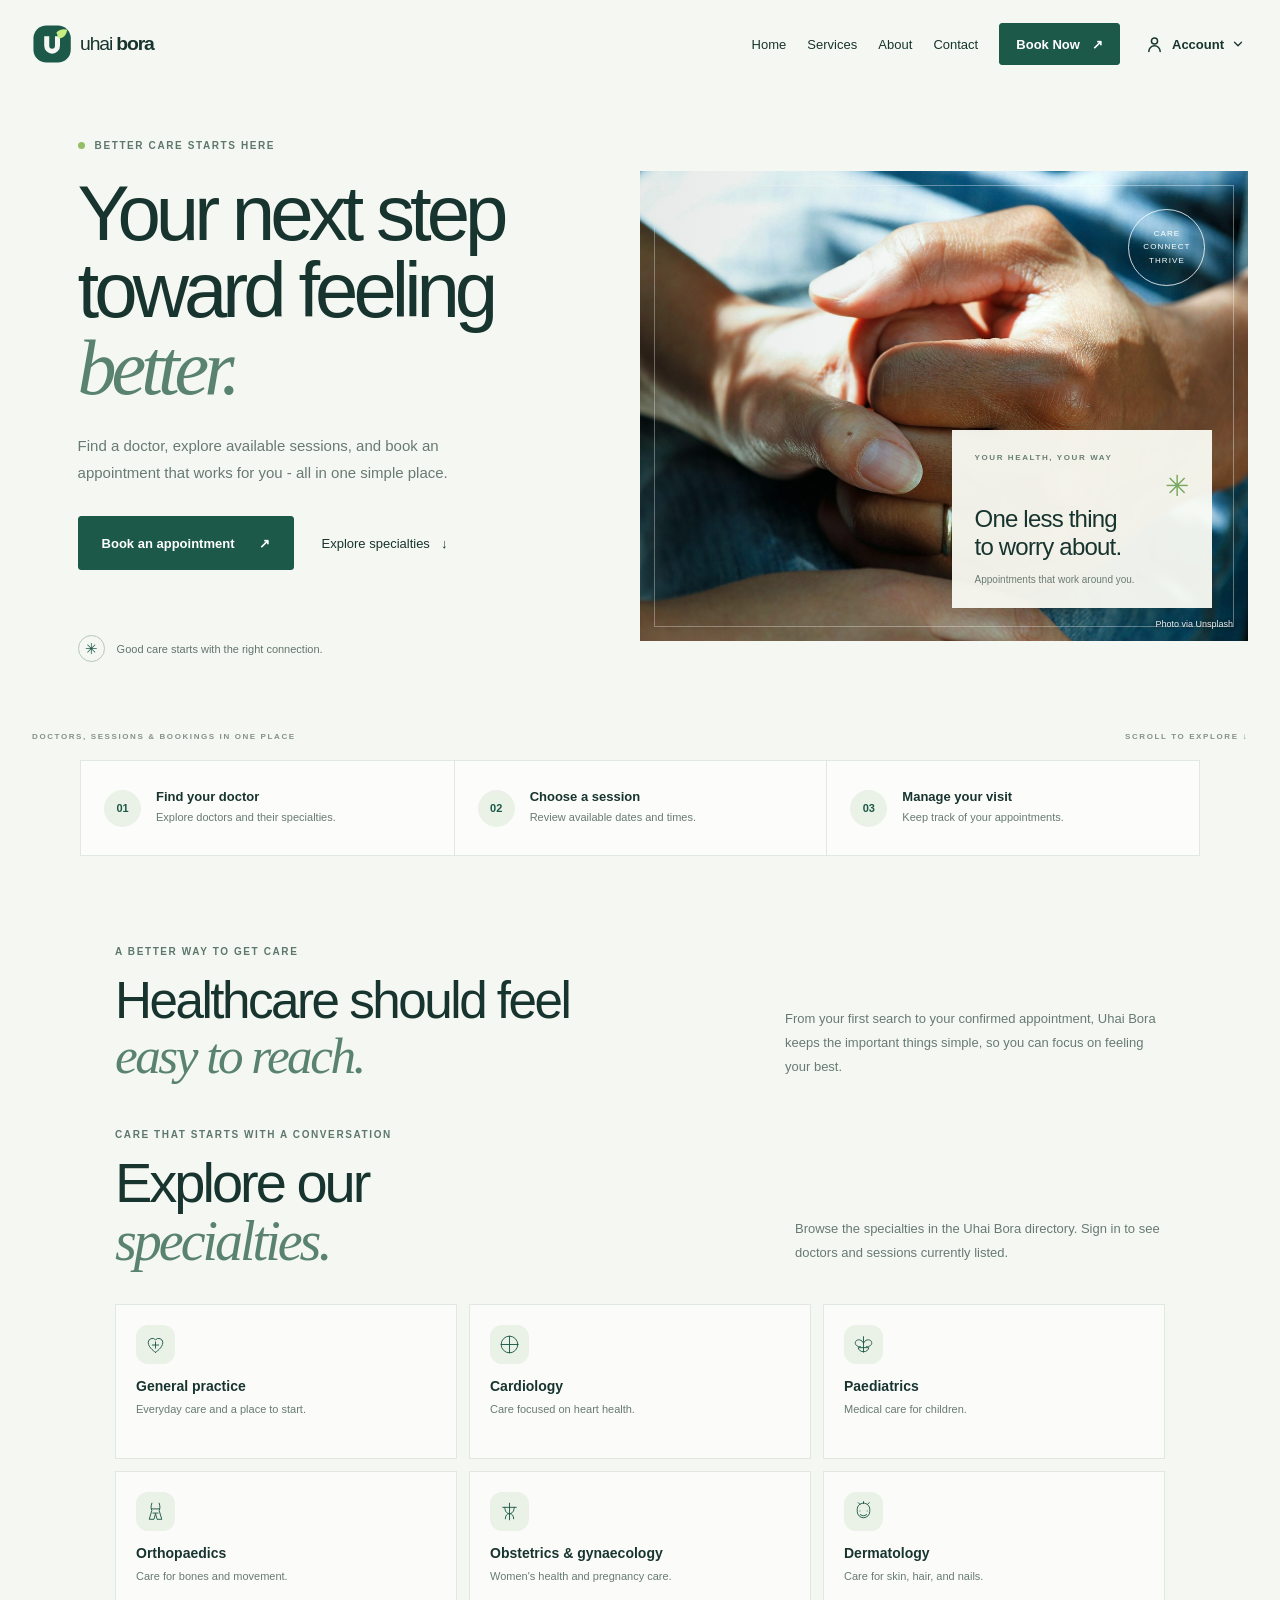
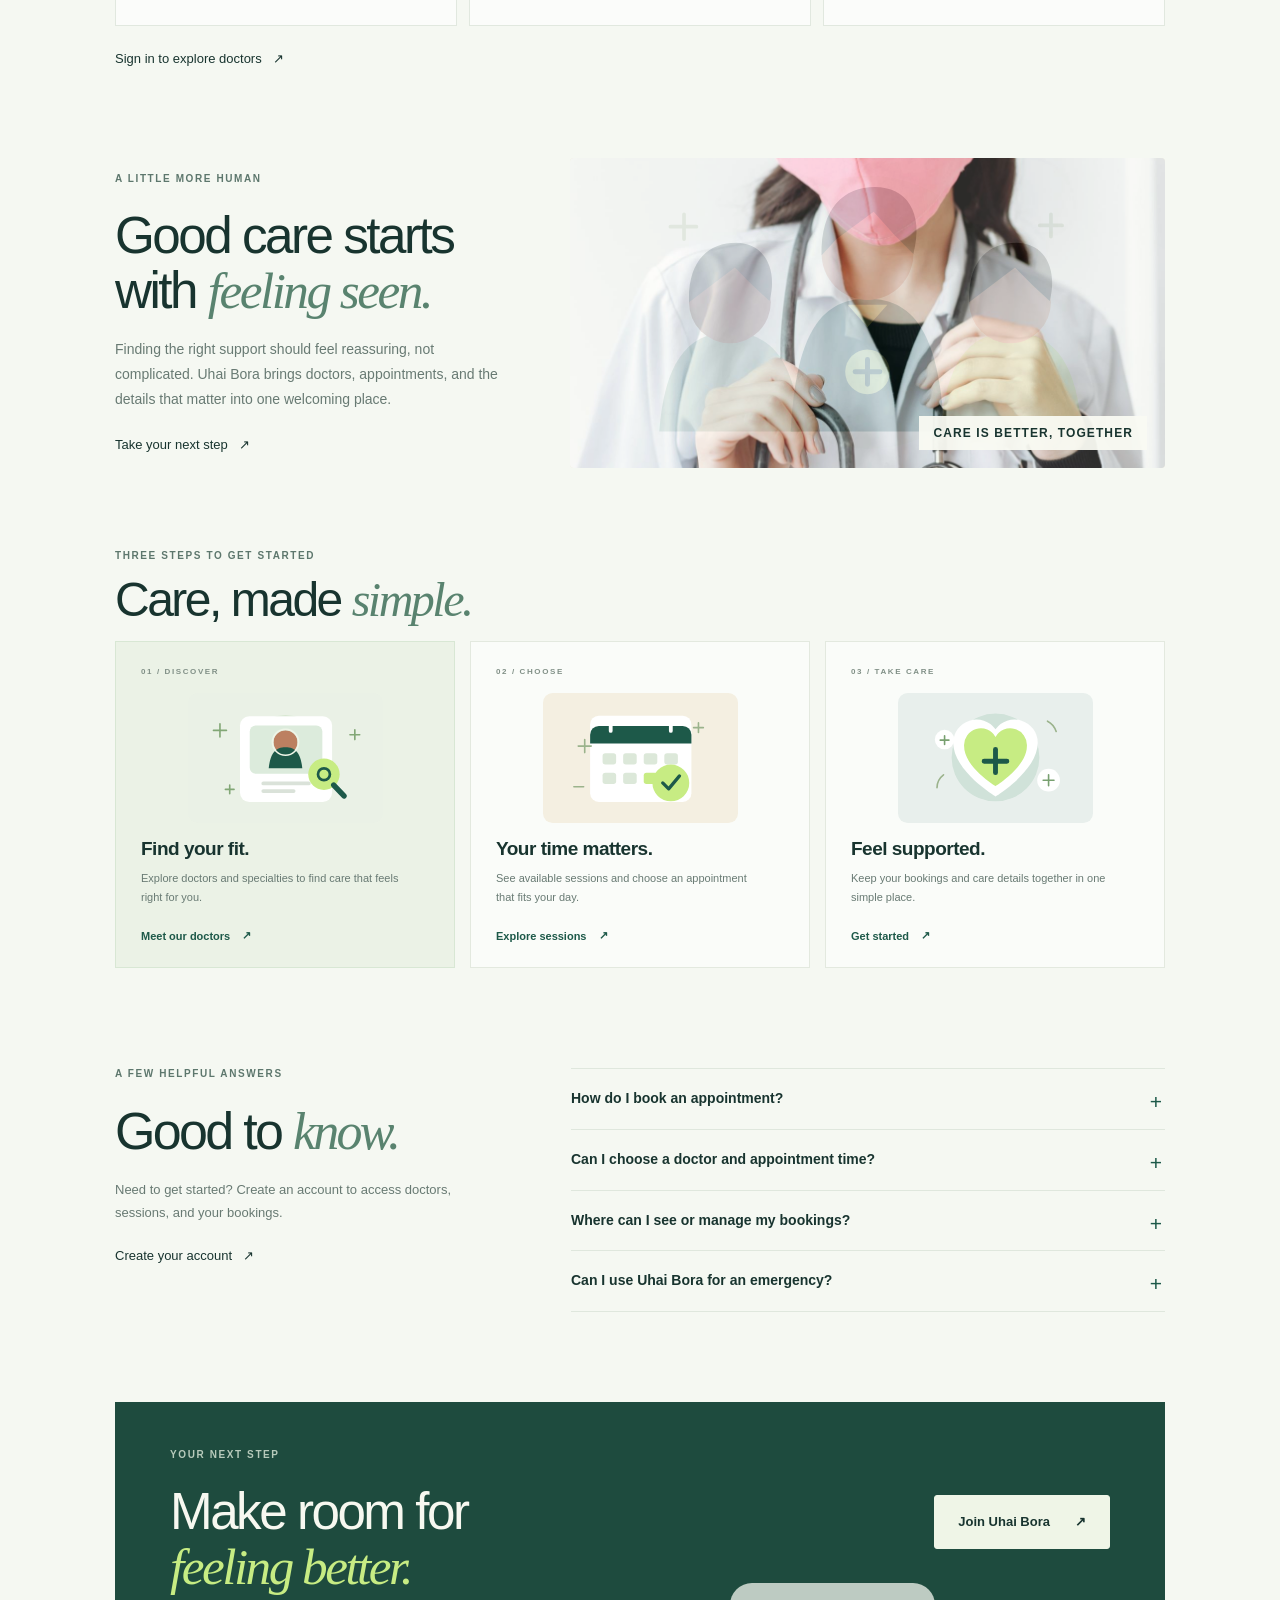
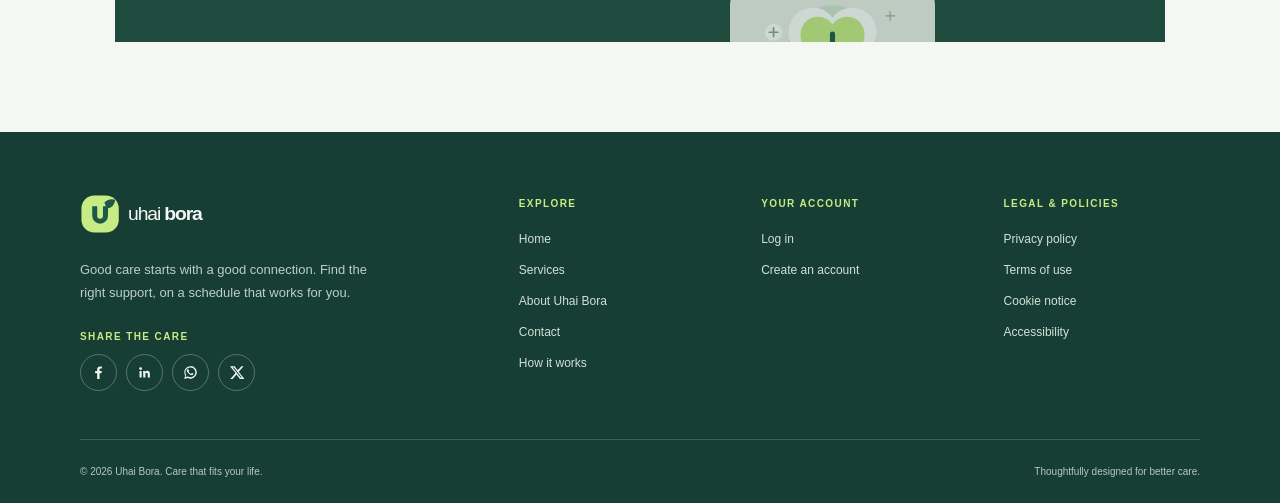
==== commit b84ff972: "Add standard public navigation and contact page Co-authored-by: Copilot <223556219+Copilot@users.nor" ====
--- a/index.html
+++ b/index.html
@@ -13,7 +13,7 @@
 </head>
 <body class="landing-page">
     <header class="site-header">
-        <a class="brand" href="#home" aria-label="Uhai Bora home">
+        <a class="brand" href="index.html" aria-label="Uhai Bora home">
             <img class="brand-logo" src="assets/brand/uhai-bora.svg" alt="Uhai Bora">
         </a>
         <button class="menu-toggle" type="button" aria-expanded="false" aria-controls="site-nav">
@@ -21,11 +21,22 @@
             <span></span><span></span><span></span>
         </button>
         <nav class="site-nav" id="site-nav" aria-label="Main navigation">
-            <a href="services.html">Find care</a>
-            <a href="how-it-works.html">How it works</a>
+            <a href="index.html" aria-current="page">Home</a>
+            <a href="services.html">Services</a>
             <a href="about.html">About</a>
-            <a class="nav-login" href="login.php">Log in</a>
-            <a class="button button-small" href="signup.php">Create account <span aria-hidden="true">↗</span></a>
+            <a href="contact.html">Contact</a>
+            <a class="button button-small nav-book" href="signup.php">Book Now <span aria-hidden="true">↗</span></a>
+            <div class="account-menu">
+                <button class="account-toggle" type="button" aria-expanded="false" aria-controls="account-options" aria-label="Account">
+                    <svg viewBox="0 0 24 24" aria-hidden="true"><circle cx="12" cy="8" r="3.5"></circle><path d="M5.5 20a6.5 6.5 0 0 1 13 0"></path></svg>
+                    <span>Account</span>
+                    <svg class="account-chevron" viewBox="0 0 16 16" aria-hidden="true"><path d="m4 6 4 4 4-4"></path></svg>
+                </button>
+                <div class="account-dropdown" id="account-options" hidden>
+                    <a href="signup.php">Register</a>
+                    <a href="login.php">Login</a>
+                </div>
+            </div>
         </nav>
     </header>
 
@@ -236,11 +247,11 @@
             </div>
             <nav class="footer-nav" aria-label="Explore Uhai Bora">
                 <h2 class="footer-column-title">EXPLORE</h2>
-                <a href="#home">Home</a>
-                <a href="services.html">Find care</a>
-                <a href="how-it-works.html">How it works</a>
-                <a href="about.html">About Uhai Bora</a>
-                <a href="login.php">Find a doctor</a>
+                    <a href="index.html">Home</a>
+                    <a href="services.html">Services</a>
+                    <a href="about.html">About Uhai Bora</a>
+                    <a href="contact.html">Contact</a>
+                    <a href="how-it-works.html">How it works</a>
             </nav>
             <nav class="footer-nav" aria-label="Your account">
                 <h2 class="footer-column-title">YOUR ACCOUNT</h2>
--- a/css/index.css
+++ b/css/index.css
@@ -52,10 +52,10 @@
 .site-nav {
     display: flex;
     align-items: center;
-    gap: 34px;
-}
-
-.site-nav a,
+    gap: clamp(14px, 1.65vw, 25px);
+}
+
+.site-nav > a:not(.button),
 .text-link {
     color: var(--ink);
     font-size: 13px;
@@ -64,13 +64,94 @@
     transition: color .2s ease;
 }
 
-.site-nav a:hover,
+.site-nav > a:not(.button):hover,
 .text-link:hover {
     color: #438b60;
 }
 
-.site-nav .nav-login {
-    margin-left: 20px;
+.site-nav .button-small {
+    gap: 12px;
+    padding: 0 16px;
+}
+
+.account-menu {
+    position: relative;
+}
+
+.account-toggle {
+    display: inline-flex;
+    min-height: 42px;
+    align-items: center;
+    justify-content: center;
+    gap: 7px;
+    padding: 0 3px;
+    border: 0;
+    color: var(--ink);
+    background: transparent;
+    cursor: pointer;
+    font: inherit;
+    font-size: 13px;
+    font-weight: 550;
+}
+
+.account-toggle > svg:first-child {
+    width: 21px;
+    height: 21px;
+    fill: none;
+    stroke: currentColor;
+    stroke-linecap: round;
+    stroke-linejoin: round;
+    stroke-width: 1.7;
+}
+
+.account-toggle .account-chevron {
+    width: 14px;
+    height: 14px;
+    fill: none;
+    stroke: currentColor;
+    stroke-linecap: round;
+    stroke-linejoin: round;
+    stroke-width: 1.5;
+    transition: transform .18s ease;
+}
+
+.account-toggle[aria-expanded="true"] .account-chevron {
+    transform: rotate(180deg);
+}
+
+.account-toggle:hover,
+.account-toggle:focus-visible {
+    color: #438b60;
+}
+
+.account-dropdown {
+    position: absolute;
+    top: calc(100% + 9px);
+    right: 0;
+    z-index: 10;
+    display: grid;
+    width: 172px;
+    padding: 7px;
+    border: 1px solid #e1e8df;
+    background: #fff;
+    box-shadow: 0 16px 36px rgba(24, 52, 47, .14);
+}
+
+.account-dropdown[hidden] {
+    display: none;
+}
+
+.account-dropdown a {
+    padding: 11px 12px;
+    color: var(--ink);
+    font-size: 13px;
+    text-decoration: none;
+}
+
+.account-dropdown a:hover,
+.account-dropdown a:focus-visible {
+    color: var(--green);
+    background: #f0f5ed;
 }
 
 .button {
@@ -985,16 +1066,40 @@
         flex-direction: column;
     }
 
-    .site-nav a {
+    .site-nav > a {
         padding: 13px;
-    }
-
-    .site-nav .nav-login {
-        margin: 0;
     }
 
     .site-nav .button-small {
         margin: 5px 0 0;
+        padding: 0 17px;
+    }
+
+    .account-menu {
+        width: 100%;
+    }
+
+    .account-toggle {
+        width: 100%;
+        justify-content: flex-start;
+        padding: 10px 13px;
+    }
+
+    .account-toggle .account-chevron {
+        margin-left: auto;
+    }
+
+    .account-dropdown {
+        position: static;
+        width: 100%;
+        padding: 0 0 5px 35px;
+        border: 0;
+        background: transparent;
+        box-shadow: none;
+    }
+
+    .account-dropdown a {
+        padding: 11px 13px;
     }
 
     .hero {
